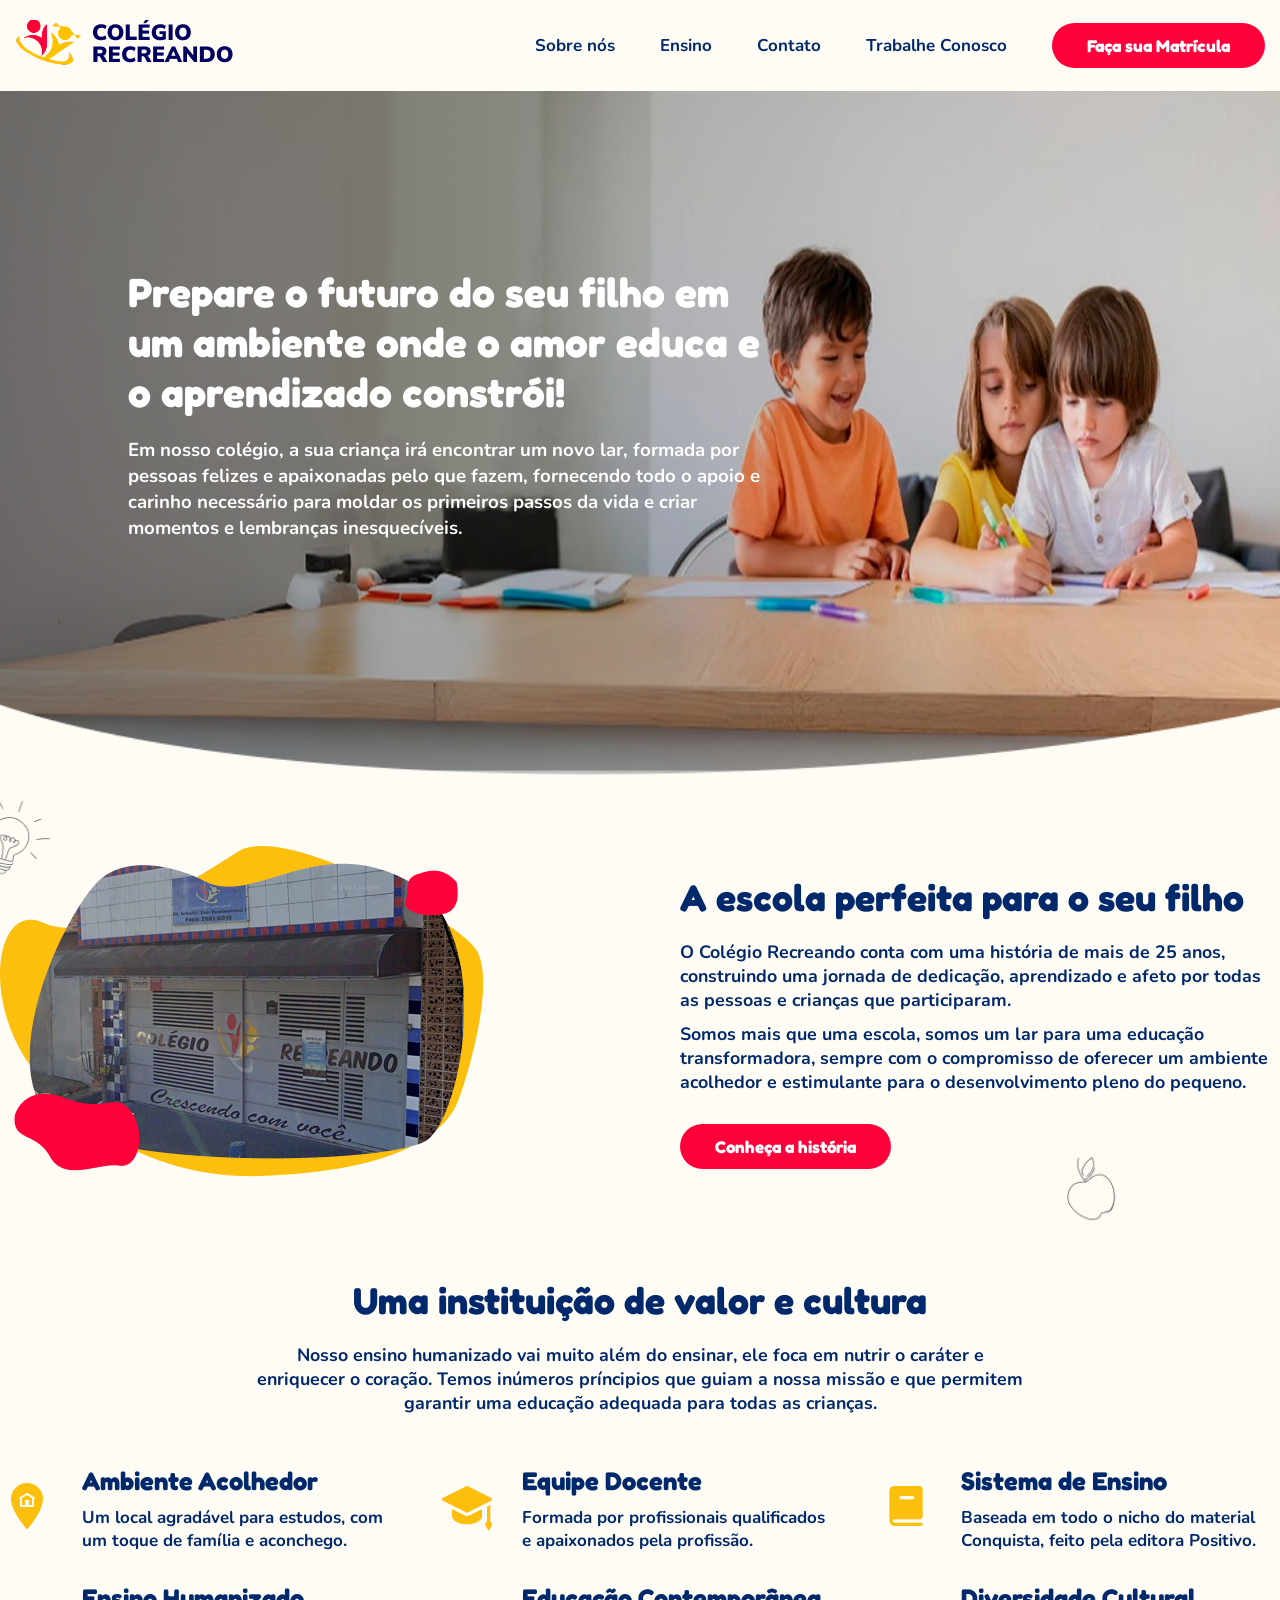
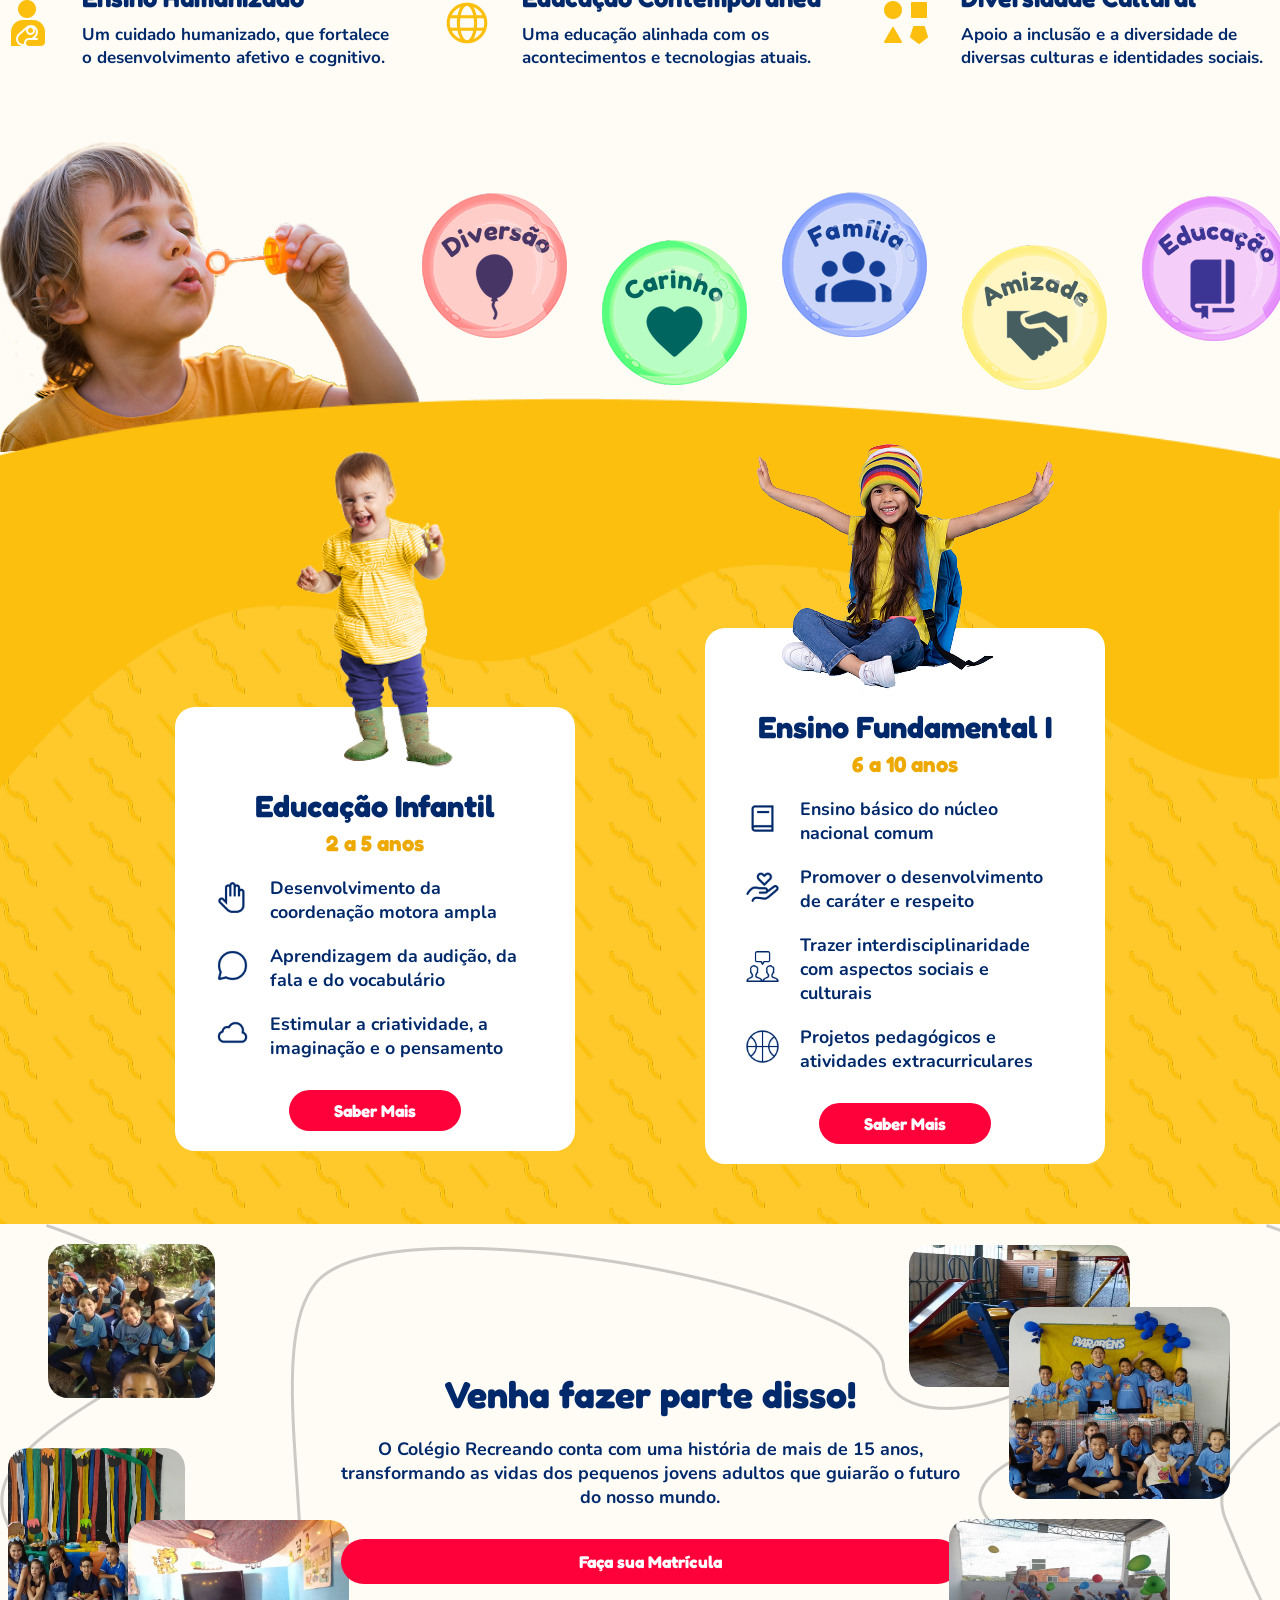
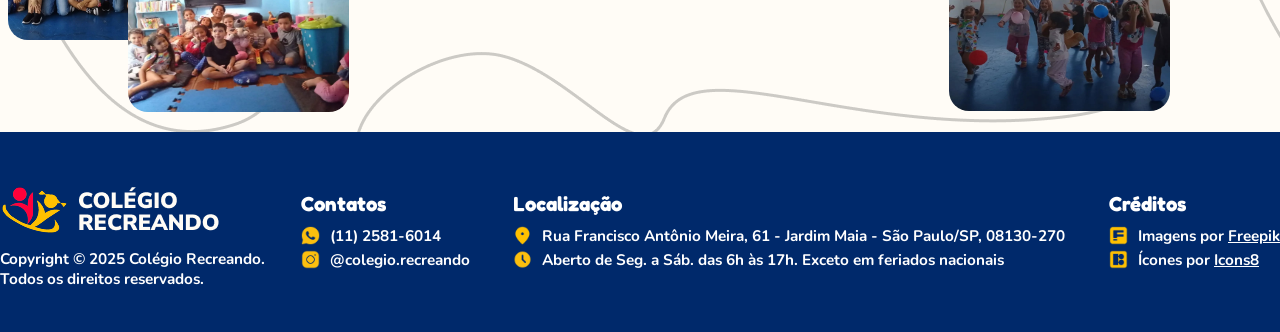
==== SiteParaTodos/index.html @ 9dd4ba05 "Adição de Imagens e Finalização da Index Desktop Codificação e correção de design e código da index " ====
<!DOCTYPE html>
<html lang="pt-br">

<head>
    <meta charset="UTF-8">
    <meta name="viewport" content="width=device-width, initial-scale=1.0">
    <link rel="stylesheet" href="styles/index.css">

    <!-- Necessário para os componentes funcionarem -->
    <link rel="stylesheet" href="styles/footer.css">
    <link rel="stylesheet" href="styles/navbar.css">
    <title>Colégio Recreando</title>
</head>

<body>
    <nav class="navigation">
        <div class="logo">
            <a href="index.html">
                <img src="images/icon_logo.png" alt="Logo">
            </a>
        </div>

        <ul class="nav-menu">
            <li><a href="sobre-nos.html">Sobre nós</a></li>
            <li class="dropdown">
                <a class="ensino-menu" href="#">Ensino</a>
                <ul class="dropdown-menu">
                    <li><a href="educacao.html">Infantil</a></li>
                    <li><a href="educacao.html">Fundamental</a></li>
                </ul>
            </li>
            <li><a href="contato.html">Contato</a></li>
            <li><a href="trabalhe-conosco.html">Trabalhe Conosco</a></li>
            <li class="li-matricula">
                <div class="matricula">
                    <a href="https://w.app/colegiorecreando" target="_blank">Faça sua Matrícula</a>
                </div>
            </li>
        </ul>

        <button class="hamburger-icon">
            <span class="bar"></span>
            <span class="bar"></span>
            <span class="bar"></span>
        </button>
    </nav>

    <main>
        <div class="banner">
            <img src="images/bg_banner.png">
            <div class="text-banner">
                <p>
                    Prepare o futuro do seu filho em um ambiente onde o amor educa e o aprendizado constrói!
                </p>
                <p>
                    Em nosso colégio, a sua criança irá encontrar um novo lar, formada por pessoas felizes e
                    apaixonadas pelo que fazem, fornecendo todo o apoio e carinho necessário para moldar os primeiros passos
                    da vida e criar momentos e lembranças inesquecíveis.
                </p>
            </div>
        </div>

        <div class="escola">
            <img class="icone-flutuante" src="images/bg_icons/idea_icon.png">
            <img class="icone-flutuante" src="images/bg_icons/potion_icon.png">
            <img class="icone-flutuante" src="images/bg_icons/soccer_icon.png">
            <img class="icone-flutuante" src="images/bg_icons/apple_icon.png">
            <div class="img">
                <img src="images/img_school.png" alt="Escola">
            </div>
            <div class="text-escola">
                <div class="title">
                    <p>A escola perfeita para o seu filho</p>
                </div>
                <div class="desc">
                    <p>
                        O Colégio Recreando conta com uma história de mais de 25 anos, construindo uma jornada de
                        dedicação, aprendizado e afeto por todas as pessoas e crianças que participaram.
                    </p>
                    <p>
                        Somos mais que uma escola, somos um lar para uma educação transformadora, sempre com o
                        compromisso de oferecer um ambiente acolhedor e estimulante para o desenvolvimento pleno
                        do pequeno.
                    </p>
                </div>
                <div class="btn">
                    <div class="btn-historia">
                        <a href="sobre-nos.html">Conheça a história</a>
                    </div>
                </div>
            </div>
        </div>

        <section>
            <div class="text-aleatorio">
                <p class="title">Uma instituição de valor e cultura</p>
                <p class="desc">
                    Nosso ensino humanizado vai muito além do ensinar, ele foca em nutrir o caráter e enriquecer o coração. 
                    Temos inúmeros príncipios que guiam a nossa missão e que permitem garantir uma educação adequada para todas
                    as crianças.
                </p>
            </div>
    
            <div class="sistema-ensino">
                <div class="item">
                    <div class="icon">
                        <img src="images/fill_icons/local_icon.png" alt="Icon">
                    </div>
                    <div class="text-item">
                        <div class="title">
                            <p>Ambiente Acolhedor</p>
                        </div>
                        <div class="desc">
                            <p>
                                Um local agradável para estudos, com um toque de família e aconchego.
                            </p>
                        </div>
                    </div>
                </div>

                <div class="item">
                    <div class="icon">
                        <img src="images/fill_icons/education_icon.png" alt="Icon">
                    </div>
                    <div class="text-item">
                        <div class="title">
                            <p>Equipe Docente</p>
                        </div>
                        <div class="desc">
                            <p>
                                Formada por profissionais qualificados e apaixonados pela profissão.
                            </p>
                        </div>
                    </div>
                </div>

                <div class="item">
                    <div class="icon">
                        <img src="images/fill_icons/book_icon.png" alt="Icon">
                    </div>
                    <div class="text-item">
                        <div class="title">
                            <p>Sistema de Ensino</p>
                        </div>
                        <div class="desc">
                            <p>
                                Baseada em todo o nicho do material Conquista, feito pela editora Positivo.
                            </p>
                        </div>
                    </div>
                </div>

                <div class="item">
                    <div class="icon">
                        <img src="images/fill_icons/family_icon.png" alt="Icon">
                    </div>
                    <div class="text-item">
                        <div class="title">
                            <p>Ensino Humanizado</p>
                        </div>
                        <div class="desc">
                            <p>
                                Um cuidado humanizado, que fortalece o desenvolvimento afetivo e cognitivo.
                            </p>
                        </div>
                    </div>
                </div>

                <div class="item">
                    <div class="icon">
                        <img src="images/fill_icons/world_icon.png" alt="Icon">
                    </div>
                    <div class="text-item">
                        <div class="title">
                            <p>Educação Contemporânea</p>
                        </div>
                        <div class="desc">
                            <p>
                                Uma educação alinhada com os acontecimentos e tecnologias atuais.
                            </p>
                        </div>
                    </div>
                </div>
    
                <div class="item">
                    <div class="icon">
                        <img src="images/fill_icons/diversity_icon.png" alt="Icon">
                    </div>
                    <div class="text-item">
                        <div class="title">
                            <p>Diversidade Cultural</p>
                        </div>
                        <div class="desc">
                            <p>
                                Apoio a inclusão e a diversidade de diversas culturas e identidades sociais.
                            </p>
                        </div>
                    </div>
                </div>
            </div>
        </section>

        <div class="valores">
            <div style="z-index: -1;">
                <img src="images/img_bubble_child2.png" alt="Icon">
            </div>
            <div class="bubbles">
                <div class="bubble">
                    <img src="images/bubbles/fun_icon.png" alt="Bubble">
                </div>
                <div class="bubble" style="margin-top: 50px;">
                    <img src="images/bubbles/kindness_icon.png" alt="Bubble">
                </div>
                <div class="bubble">
                    <img src="images/bubbles/family_icon.png" alt="Bubble">
                </div>
                <div class="bubble" style="margin-top: 50px;">
                    <img src="images/bubbles/friendship_icon.png" alt="Bubble">
                </div>
                <div class="bubble">
                    <img src="images/bubbles/education_icon.png" alt="Bubble">
                </div>
            </div>
        </div>

        <div class="educacao">
            <div>
                <div class="card">
                    <div class="icon-infantil-fundamental icon-infantil">
                        <img src="images/polished_kindergarten_child 1.png" alt="Icon">
                    </div>
                    <div class="infos-infantil">
                        <div class="title-info">
                            <p>
                                Educação Infantil
                            </p>
                        </div>
                        <div class="idade">
                            <p>
                                2 a 5 anos
                            </p>
                        </div>
                        <div class="lista">
                            <ul>
                                <li>
                                    <div class="icon">
                                        <img src="images/icons/hand_icon.png" alt="Icon">
                                    </div>
                                    <div class="list-item-texto">
                                        <p>
                                            Desenvolvimento da coordenação motora ampla
                                        </p>
                                    </div>
                                </li>
                                <li>
                                    <div class="icon">
                                        <img src="images/icons/talk_icon.png" alt="Icon">
                                    </div>
                                    <div class="list-item-texto">
                                        <p>
                                            Aprendizagem da audição, da fala e do vocabulário
                                        </p>
                                    </div>
                                </li>
                                <li>
                                    <div class="icon">
                                        <img src="images/icons/cloud_icon.png" alt="Icon">
                                    </div>
                                    <div class="list-item-texto">
                                        <p>
                                            Estimular a criatividade, a imaginação e o pensamento
                                        </p>
                                    </div>
                                </li>
                                <li>
                                    <div class="btn-historia">
                                        <a href="educacao.html">Saber Mais</a>
                                    </div>
                                </li>
                            </ul>
    
                        </div>
                    </div>
                </div>
                <div class="card">
                    <div class="icon-infantil-fundamental">
                        <img src="images/junior_school_child 1.png" alt="icon">
                    </div>
                    <div class="infos-fundamental">
                        <div class="title-info">
                            <p>
                                Ensino Fundamental I
                            </p>
                        </div>
                        <div class="idade">
                            <p>
                                6 a 10 anos
                            </p>
                        </div>
                        <div class="lista">
                            <ul>
                                <li>
                                    <div class="icon">
                                        <img src="images/icons/book_icon.png" alt="Icon">
                                    </div>
                                    <div class="list-item-texto">
                                        <p>
                                            Ensino básico do núcleo nacional comum
                                        </p>
                                    </div>
                                </li>
                                <li>
                                    <div class="icon">
                                        <img src="images/icons/love_icon.png" alt="Icon">
                                    </div>
                                    <div class="list-item-texto">
                                        <p>
                                            Promover o desenvolvimento de caráter e respeito
                                        </p>
                                    </div>
                                </li>
                                <li>
                                    <div class="icon">
                                        <img src="images/icons/social_icon.png" alt="Icon">
                                    </div>
                                    <div class="list-item-texto">
                                        <p>
                                            Trazer interdisciplinaridade com aspectos sociais e culturais
                                        </p>
                                    </div>
                                </li>
                                <li>
                                    <div class="icon">
                                        <img src="images/icons/sports_icon.png" alt="Icon">
                                    </div>
                                    <div class="list-item-texto">
                                        <p>
                                            Projetos pedagógicos e atividades extracurriculares
                                        </p>
                                    </div>
                                </li>
                                <li>
                                    <div class="btn-historia">
                                        <a href="educacao.html">Saber Mais</a>
                                    </div>
                                </li>
                            </ul>
                        </div>
                    </div>
                </div>
            </div>
        </div>

        <div class="fotos-escola-matricula">
            <div class="fotos">
                <div class="foto" style="
                margin-left: -130px;
                height: 154px;
                width: 167px;
                ">
                    <img src="images/img_school_picture_2.jpeg" alt="Imagem">
                </div>
                <div class="foto" style="
                height: 192px;
                width: 177px;
                margin-left: -170px;
                margin-top: 50px;
            ">
                    <img src="images/img_school_picture_4.jpeg" alt="Imagem">
                </div>
                <div class="foto" style="
                margin-top: -120px;
                margin-left: -50px;
            ">
                    <img src="images/img_school_picture_5.jpeg" alt="Imagem">
                </div>
            </div>
            <div style="margin-left: -5%;">
                <div class="title" style="text-align: center;">
                    <p>
                        Venha fazer parte disso!
                    </p>
                </div>
                <div class="desc">
                    <p style="text-align: center;">
                        O Colégio Recreando conta com uma história de mais de 15 anos, <br> transformando as vidas dos
                        pequenos jovens adultos que guiarão o futuro <br> do nosso mundo.
                    </p>
                </div>
                <div class="btn-historia" style="margin-left: auto;margin-right: auto;">
                    <a href="https://w.app/colegiorecreando" target="_blank">Faça sua Matrícula</a>
                </div>
            </div>
            <div class="fotos">
                <div class="foto" style="
                height: 142px;
                margin-left: -100px;
                ">
                    <img src="images/img_school_picture_9.jpeg" alt="Imagem">
                </div>
                <div class="foto" style="
                margin-top: -80px;
            ">
                    <img src="images/img_school_picture_3.jpeg" alt="Imagem">
                </div>
                <div class="foto" style="
                margin-top: 20px;
                margin-left: -60px;
            ">
                    <img src="images/img_school_picture_6.jpeg" alt="Imagem">
                </div>
            </div>
        </div>
    </main>

    <footer>
        <div class="align-footer">
            <div>
                <div><img src="images/Group 37.png" alt="Logo"></div>
                <div>
                    <p class="desc-footer">
                        Copyright © 2025 Colégio Recreando. Todos os direitos reservados.
                    </p>
                </div>
            </div>
            <div class="contato-localizacao">
                <p class="title">Contatos</p>
                <ul>
                    <li>
                        <div><img src="images/fill_icons/whatsapp_icon.png" alt="Icon"></div>
                        <div class="desc-footer">
                            <p>(11) 2581-6014</p>
                        </div>
                    </li>
                    <li>
                        <div><img src="images/fill_icons/instagram_icon.png" alt="Icon"></div>
                        <div class="desc-footer">
                            <p>@colegio.recreando</p>
                        </div>
                    </li>
                </ul>
            </div>
            <div class="contato-localizacao">
                <p class="title">Localização</p>
                <ul>
                    <li>
                        <div><img src="images/fill_icons/address_icon.png" alt="Icon"></div>
                        <div class="desc-footer">
                            <p>Rua Francisco Antônio Meira, 61 - Jardim Maia - São Paulo/SP, 08130-270</p>
                        </div>
                    </li>
                    <li>
                        <div><img src="images/fill_icons/clock_icon.png" alt="Icon"></div>
                        <div class="desc-footer">
                            <p>Aberto de Seg. a Sáb. das 6h às 17h. Exceto em feriados nacionais</p>
                        </div>
                    </li>
                </ul>
            </div>
            <div class="contato-localizacao">
                <p class="title">Créditos</p>
                <ul>
                    <li>
                        <div><img src="images/fill_icons/freepik_icon.png" alt="Icon"></div>
                        <div class="desc-footer">
                            <p>Imagens por <a href="https://www.freepik.com/" target="_blank">Freepik</a></p>
                        </div>
                    </li>
                    <li>
                        <div><img src="images/fill_icons/icons8_icon.png" alt="Icon"></div>
                        <div class="desc-footer">
                            <p>Ícones por <a href="https://icons8.com.br/" target="_blank">Icons8</a></p>
                        </div>
                    </li>
                </ul>
            </div>
        </div>
    </footer>

    <!-- Necessário para os componentes funcionarem -->
    <script src="js/hamburguer-menu.js"></script>
</body>


</html>
---- SiteParaTodos/styles/index.css ----
/* ------------------- IMPORTAR TIPOGRAFIAS -------------------- */
@import url('https://fonts.googleapis.com/css2?family=Nunito:ital,wght@0,200..1000;1,200..1000&display=swap');
@import url('https://fonts.googleapis.com/css2?family=Nunito+Sans:ital,opsz,wght@0,6..12,200..1000;1,6..12,200..1000&family=Nunito:ital,wght@0,200..1000;1,200..1000&display=swap');
@import url('https://fonts.googleapis.com/css2?family=Fredoka:wght@300..700&family=Nunito+Sans:ital,opsz,wght@0,6..12,200..1000;1,6..12,200..1000&family=Nunito:ital,wght@0,200..1000;1,200..1000&display=swap');

/* -------------------------- BANNER --------------------------- */
.banner { position: relative; }
.banner img { width: 100vw; height: 700px; }

.text-banner {
    position: absolute;
    top: 25%; left: 10%;
    width: 650px;
    color: white;
}

.text-banner p:first-of-type {
    font-size: 2.4rem; font-family: 'Fredoka'; font-weight: 700;
}

.text-banner p:nth-of-type(2) {
    font-size: 1.1rem; font-family: 'Nunito'; font-weight: 700; 
    margin-top: 20px;
}

/* ------------------ INFORMAÇÕES DA ESCOLA -------------------- */
.escola {
    position: relative;
    width: var(--base-resolution-width);
    display: flex;
    justify-content: space-between; align-items: center;
    margin: 50px auto 0;
}

.escola .icone-flutuante { position: absolute; }
.escola .icone-flutuante:nth-of-type(1) { width: 90px; top: -50px; left: -35px; }
.escola .icone-flutuante:nth-of-type(2) { width: 110px; bottom: 50px; left: -200px; }
.escola .icone-flutuante:nth-of-type(3) { width: 70px; top: -15px; right: -130px; }
.escola .icone-flutuante:nth-of-type(4) { width: 90px; bottom: -30px; right: 145px; }

.text-escola { width: 600px; }

.title {
    color: var(--third-color);
    font-size: 2.2rem; font-family: 'Fredoka'; font-weight: bold;
}

.desc {
    color: var(--third-color);
    font-size: 1.05rem; font-family: 'Nunito'; font-weight: 700;
    margin-top: 20px;
}

.desc p:not(:first-of-type) {
    margin-top: 10px;
}

.btn { display: inline-block; }

.btn-historia {
    background-color: var(--secondary-color);
    display: flex; 
    justify-content: center; align-items: center;
    font-family: 'Fredoka'; font-weight: bold;
    padding: 12px 35px; margin-top: 30px;
    border-radius: 50px;
}

.btn-historia a {
    color: var(--neutral-text-color);
    text-decoration: none;
}

.btn-historia a:hover {
    opacity: 1;
    color: var(--neutral-text-color);
    transition: 0.5s;
}

/* ----------------- CARTÕES DE INFO RÁPIDOS ------------------- */
section:first-of-type {
    width: var(--base-resolution-width); 
    margin: auto;
}

.text-aleatorio {
    display: flex;
    align-items: center;
    justify-content: center;
    flex-direction: column;
    margin-top: 80px;
}

.text-aleatorio p:nth-of-type(2) {
    text-align: center;
    width: 60%;
}

.sistema-ensino {
    display: flex; flex-flow: row wrap;
    justify-content: space-evenly;
    gap: 30px 40px;
    margin-top: 50px;
}

.item { 
    display: flex; align-items: center;
    column-gap: 30px;
    width: 31%;
}
.sistema-ensino .icon img { width: 50px; height: 50px; }
.sistema-ensino .item .title { font-size: 1.5rem; }
.sistema-ensino .item .desc { font-size: 1rem; margin-top: 10px; }

/* ------------------- BOLHAS DE INFORMACAO -------------------- */
.valores {
    margin-top: 50px;
    display: flex;
    align-items: center;
    justify-content: center;
}

.bubbles {
    display: flex;
    gap: 35px;
}

/* -------------------- TABELA DE CURSOS ----------------------- */
.educacao {
    padding: 40px 0 60px; margin-top: -60px;

    background-image: url(../images/bg_yellow_wave.png);
    background-size: 100% 100%;
    background-repeat: no-repeat;
}

.educacao > div {
    width: var(--base-resolution-width);
    margin: auto;
    display: flex;
    justify-content: center; align-items: center;
    column-gap: 130px;
}

.icon-infantil img { width: 166px; }

.card { width: 400px; text-align: center; }
.card > div:nth-of-type(2) {
    background-color: white;
    padding: 80px 40px 20px; margin-top: -70px;
    border-radius: 20px;
}

.title-info { 
    color: var(--third-color);
    font-size: 1.8rem; font-family: 'Fredoka'; font-weight: bold;
}

.idade {
    color: var(--light-text-color);
    font-size: 1.3rem; font-family: 'Fredoka'; font-weight: bold;
    margin-top: 5px;
}

.lista > ul {
    display: flex; flex-wrap: wrap;
    justify-content: center; align-items: center;
    row-gap: 20px;
    margin-top: 20px;
}

.lista ul li { 
    display: flex; 
    justify-content: center; align-items: center;
    column-gap: 20px;
}
.lista .icon img { width: 35px; height: 35px; }

.list-item-texto {
    color: #00296B;
    font-family: 'Nunito'; font-weight: bold;
    text-align: left;
}
.list-item-texto p { font-size: 1.05rem; }
.lista .btn-historia { padding: 10px 45px; margin-top: 10px; }

/* ------------------------ MATRICULA -------------------------- */
.fotos-escola-matricula {
    background-image: url("../images/bg_black_line.png");
    display: flex;
    justify-content: space-evenly;
    align-items: center;
    padding-top: 20px;
    padding-left: 10%;
    padding-bottom: 20px;
}

.foto {
    width: 221px;
    height: 192px;
}

.foto img {
    width: 100%;
    height: 100%;
    border-radius: 20px;
}


.hamburger-icon {
    display: none;
    /* Escondido no desktop */
    background: none;
    border: none;
    cursor: pointer;
    padding: 10px;
    z-index: 1001;
}


.hamburger-icon .bar {
    display: block;
    width: 25px;
    height: 3px;
    margin: 5px auto;
    background-color: #00296B;
    /* Cor principal do seu site */
    transition: all 0.3s ease-in-out;
}


@media (max-width: 768px) {
    body {
        overflow-x: hidden;
    }

    .title {
        font-size: 28px;
        line-height: 1.2;
    }

    .desc {
        font-size: 16px;
    }

    /* --- BANNER --- */
    .banner {
        height: auto;
        padding: 40px 20px;
        background-size: cover;
        background-position: center;
    }

    .text-banner {
        width: 100%;
        margin-left: 0;
        text-align: center;
    }

    .text-banner p[style*="font-size: 38px"] {
        font-size: 26px !important;
        line-height: 1.3;
    }

    /* --- SEÇÃO ESCOLA --- */
    .escola {
        flex-direction: column;
        margin-top: 50px;
        padding: 0 20px;
    }

    .escola .img img {
        max-width: 100%;
        height: auto;
    }

    .text-escola {
        width: 100%;
        margin-left: 0;
        margin-top: 20px;
        text-align: center;
    }

    .matricula {
        margin-left: auto;
        margin-right: auto;
    }

    /* --- TEXTO ALEATÓRIO --- */
    .text-aleatorio {
        padding: 0 20px;
    }

    /* --- SISTEMA DE ENSINO --- */
    .sistema-ensino {
        flex-direction: column;
        width: 90%;
        gap: 30px;
        margin-top: 50px;
    }

    .item {
        flex-direction: column;
        align-items: center;
        text-align: center;
    }

    .text-item {
        margin-left: 0;
        margin-top: 10px;
    }

    /* --- VALORES (BUBBLES) --- */
    .bubbles {
        flex-wrap: wrap;
        justify-content: center;
        padding: 0 20px;
    }

    .valores div[style*="z-index: -1"] {
        display: none;
    }

    /* --- SEÇÃO EDUCAÇÃO (Infantil e Fundamental) --- */
    .educacao {
        flex-direction: column;
        padding: 75px 20px 30px;
        gap: 50px;
        background-size: cover;
    }

    .infos-infantil,
    .infos-fundamental {
        width: 95%;
        max-width: 317px;
        margin-left: auto;
        margin-right: auto;
    }

    .fundamental .infos-fundamental {
        margin-top: -70px;
    }

    /* --- FOTOS MATRÍCULA --- */
    .fotos-escola-matricula {
        flex-direction: column;
        padding: 20px 10px;
        gap: 30px;
    }

    .fotos-escola-matricula div[style*="margin-left: -5%"] {
        margin-left: 0 !important;
    }

    .fotos {
        display: flex;
        flex-wrap: wrap;
        justify-content: center;
        width: 100%;
    }

    .foto {
        width: 45% !important;
        height: 150px !important;
        margin: 5px !important;
    }

    .foto img {
        object-fit: cover;
    }

    /* --- FOOTER (Rodapé) --- */
    footer .align-footer {
        flex-direction: column;
        align-items: center;
        text-align: center;
        gap: 30px;

        padding: 30px 20px;
    }

    .contato-localizacao ul li {
        justify-content: center;
    }

    .navigation ul li:last-child {
        margin-left: 0px;
    }
}
---- SiteParaTodos/styles/footer.css ----
/* ------------------- IMPORTAR TIPOGRAFIAS -------------------- */
@import url('https://fonts.googleapis.com/css2?family=Nunito:ital,wght@0,200..1000;1,200..1000&display=swap');
@import url('https://fonts.googleapis.com/css2?family=Fredoka:wght@300..700&family=Nunito+Sans:ital,opsz,wght@0,6..12,200..1000;1,6..12,200..1000&family=Nunito:ital,wght@0,200..1000;1,200..1000&display=swap');

/* ------------------------- CSS GERAL ------------------------- */
* {
    padding: 0;
    margin: 0;
    box-sizing: border-box;
}

/* -------------------------- FOOTER --------------------------- */
footer {
    background-color: var(--third-color);
    display: flex;
    justify-content: center; align-items: center;
    height: 200px;

    color: var(--neutral-text-color);
    font-size: 0.9rem; font-family: 'Nunito'; font-weight: bold;
}

footer .title {
    color: var(--neutral-text-color);
    font-size: 1.2rem; font-family: 'Fredoka'; font-weight: bold;
}

.align-footer {
    display: flex; 
    justify-content: space-between; align-items: center;
    width: var(--base-resolution-width);
}

.align-footer > div:nth-of-type(1) { width: 22%; }
.align-footer > div:nth-of-type(2) { width: 15%; }
.align-footer > div:nth-of-type(3) { width: 45%; }

.contato-localizacao ul { margin-top: 10px; }
.contato-localizacao ul li { display: flex; }

.contato-localizacao ul li img {
    width: 19px; height: 19px;
    margin-right: 10px;
}

footer a { color: var(--neutral-text-color); text-decoration: underline; }
footer a:visited, footer a:focus { color: var(--neutral-text-color); }

/* =============================================================
   --- Media Query para Rodapé (Telas Pequenas) ---
============================================================= */

@media (max-width: 768px) {

    /* --- RODAPÉ (Mobile) --- */
    footer {
        height: auto;
        /* Altura automática */
    }

    footer .align-footer {
        flex-direction: column;
        align-items: center;
        text-align: center;
        gap: 30px;
        padding: 30px 20px;
        width: 100%;
        /* Ocupa toda a largura */
    }

    .contato-localizacao ul li {
        justify-content: center;
    }
}
---- SiteParaTodos/styles/navbar.css ----
/* ------------------- IMPORTAR TIPOGRAFIAS -------------------- */
@import url('https://fonts.googleapis.com/css2?family=Nunito:ital,wght@0,200..1000;1,200..1000&display=swap');
@import url('https://fonts.googleapis.com/css2?family=Fredoka:wght@300..700&family=Nunito+Sans:ital,opsz,wght@0,6..12,200..1000;1,6..12,200..1000&family=Nunito:ital,wght@0,200..1000;1,200..1000&display=swap');

/* ------------------------- CSS GERAL ------------------------- */
* {
    padding: 0;
    margin: 0;
    box-sizing: border-box;
}

:root {
    --background-color: #FFFCF6;
    --primary-color: #FCBF0E;
    --secondary-color: #FF013A;
    --third-color: #00296B;

    --neutral-text-color: #ffffff;
    --light-text-color: #EDA900;

    --base-resolution-width: 1280px;
}

html { font-size: 17px; }
body { background-color: var(--background-color); }

/* ------------------------ HEADER E NAV ----------------------- */
nav {
    background-color: var(--background-color);
    display: flex; justify-content: space-between;
    width: var(--base-resolution-width);
    margin: auto; padding: 20px 15px;
    font-family: 'Nunito'; font-weight: bold;
}

nav ul {
    display: flex; 
    justify-content: space-between; align-items: center;
    column-gap: 45px;
    list-style: none;
}

nav .matricula {
    background-color: var(--secondary-color);
    display: flex;
    justify-content: center; align-items: center;
    padding: 12px 35px;
    border-radius: 50px;
}

nav .matricula a {
    color: white;
    font-family: 'Fredoka'; font-weight: bold;
}

/* --------------------------------------- */
.logo a {
    cursor: pointer;
}

.navigation a {
    text-decoration: none;
    color: #00296B;
}

.navigation a:hover {
    opacity: 0.7;
    transition: 0.3s;
}

.matricula a:hover {
    opacity: 1;
    color: white;
    transition: 0.5s;
}

/* --- Estilos do Dropdown (Desktop) --- */
.navigation ul li.dropdown {
    position: relative;
}

.navigation ul li .dropdown-menu {
    display: none;
    /* <-- Escondido no desktop */
    flex-direction: column;
    position: absolute;
    top: 100%;
    left: 0;
    background-color: white;
    padding: 10px 0;
    list-style: none;
    border-radius: 8px;
    box-shadow: 0px 4px 12px rgba(0, 0, 0, 0.15);
    z-index: 1000;
    min-width: 220px;
}

.navigation ul li .dropdown-menu li {
    padding: 8px 20px;
    width: 100%;
    margin-left: 0;
    display: block;
}

/* Este padding grande do desktop atrapalha no mobile */
.ensino-menu {
    /* padding: 20px; */
}

.navigation ul li .dropdown-menu li a {
    display: block;
    color: #00296B;
    text-decoration: none;
    font-size: 1rem;
    font-weight: 500;
    transition: background 0.3s, opacity 0.3s;
}

.navigation ul li .dropdown-menu li a:hover {
    background-color: #f5f5f5;
    opacity: 0.9;
}

.navigation ul li.dropdown:hover .dropdown-menu {
    display: block;
}

.navigation ul li.dropdown:hover>a {
    background-color: #f0f0f0;
    box-shadow: inset 0px 3px 6px rgba(0, 0, 0, 0.2);
    border-radius: 6px;
    transition: 0.2s ease;
}

/* --- Estilos do Ícone Hamburger (Escondido no Desktop) --- */
.hamburger-icon {
    display: none;
    background: none;
    border: none;
    cursor: pointer;
    padding: 10px;
    z-index: 1001;
}

.hamburger-icon .bar {
    display: block;
    width: 25px;
    height: 3px;
    margin: 5px auto;
    background-color: #00296B;
    transition: all 0.3s ease-in-out;
}

/* =============================================================
   --- Media Query para Menu (Telas Pequenas) ---
============================================================= */

@media (max-width: 768px) {

    .navigation {
        /* Garante que o logo e o ícone fiquem nas pontas */
        justify-content: space-between;
        padding: 15px 10px;
        /* Adiciona um respiro lateral */
        position: relative;
        /* Necessário para o z-index do menu */
    }

    /* Mostra o ícone no mobile */
    .hamburger-icon {
        display: block;
    }

    /* Esconde o menu e o transforma em "gaveta" */
    .navigation .nav-menu {
        position: fixed;
        top: 0;
        left: -100%;
        width: 80%;
        max-width: 300px;
        height: 100vh;
        background-color: white;
        flex-direction: column;
        align-items: center;
        justify-content: center;
        gap: 20px;
        padding-top: 60px;
        box-shadow: 2px 0 5px rgba(0, 0, 0, 0.2);
        transition: left 0.3s ease-in-out;
        z-index: 1000;
        padding-left: 0;
        /* Reseta o padding da <ul> */
    }

    /* Estilo do menu quando ATIVO (visível) */
    .navigation .nav-menu.is-active {
        left: 0;
    }

    /* Ajusta os itens de link dentro do menu gaveta */
    .navigation .nav-menu li {
        width: 100%;
        text-align: center;
        padding-left: 0;
        /* Reseta o padding dos <li> */
        padding-top: 0;
        /* Reseta o padding-top */
    }

    /* --- AJUSTE #1 --- */
    /* Adicione esta regra para resetar o padding do link "Ensino" */
    .navigation .nav-menu .ensino-menu {
        padding: 10px;
        /* Remove o padding: 20px e deixa mais suave */
    }

    /* --- AJUSTE #2 --- */
    /* Modifique esta regra para mostrar o submenu */
    .navigation .nav-menu .dropdown-menu {
        display: block;
        /* <-- ADICIONADO: Isso faz os itens aparecerem */
        position: static;
        box-shadow: none;
        background-color: #f4f4f4;
        width: 100%;
        padding: 10px 0;
        /* Adiciona um padding vertical */
    }

    /* Botão Matrícula no mobile */
    .matricula {
        margin-left: auto;
        /* Centraliza */
        margin-right: auto;
        margin-top: 0;
        /* Reseta a margem */
    }

    /* Botão Matrícula (li) no mobile */
    .navigation ul .li-matricula {
        margin-left: 0px;
        /* Reseta a margem */
    }

    /* Animação do "X" quando o menu está ativo */
    .hamburger-icon.is-active .bar:nth-child(2) {
        opacity: 0;
    }

    .hamburger-icon.is-active .bar:nth-child(1) {
        transform: translateY(8px) rotate(45deg);
    }

    .hamburger-icon.is-active .bar:nth-child(3) {
        transform: translateY(-8px) rotate(-45deg);
    }
}
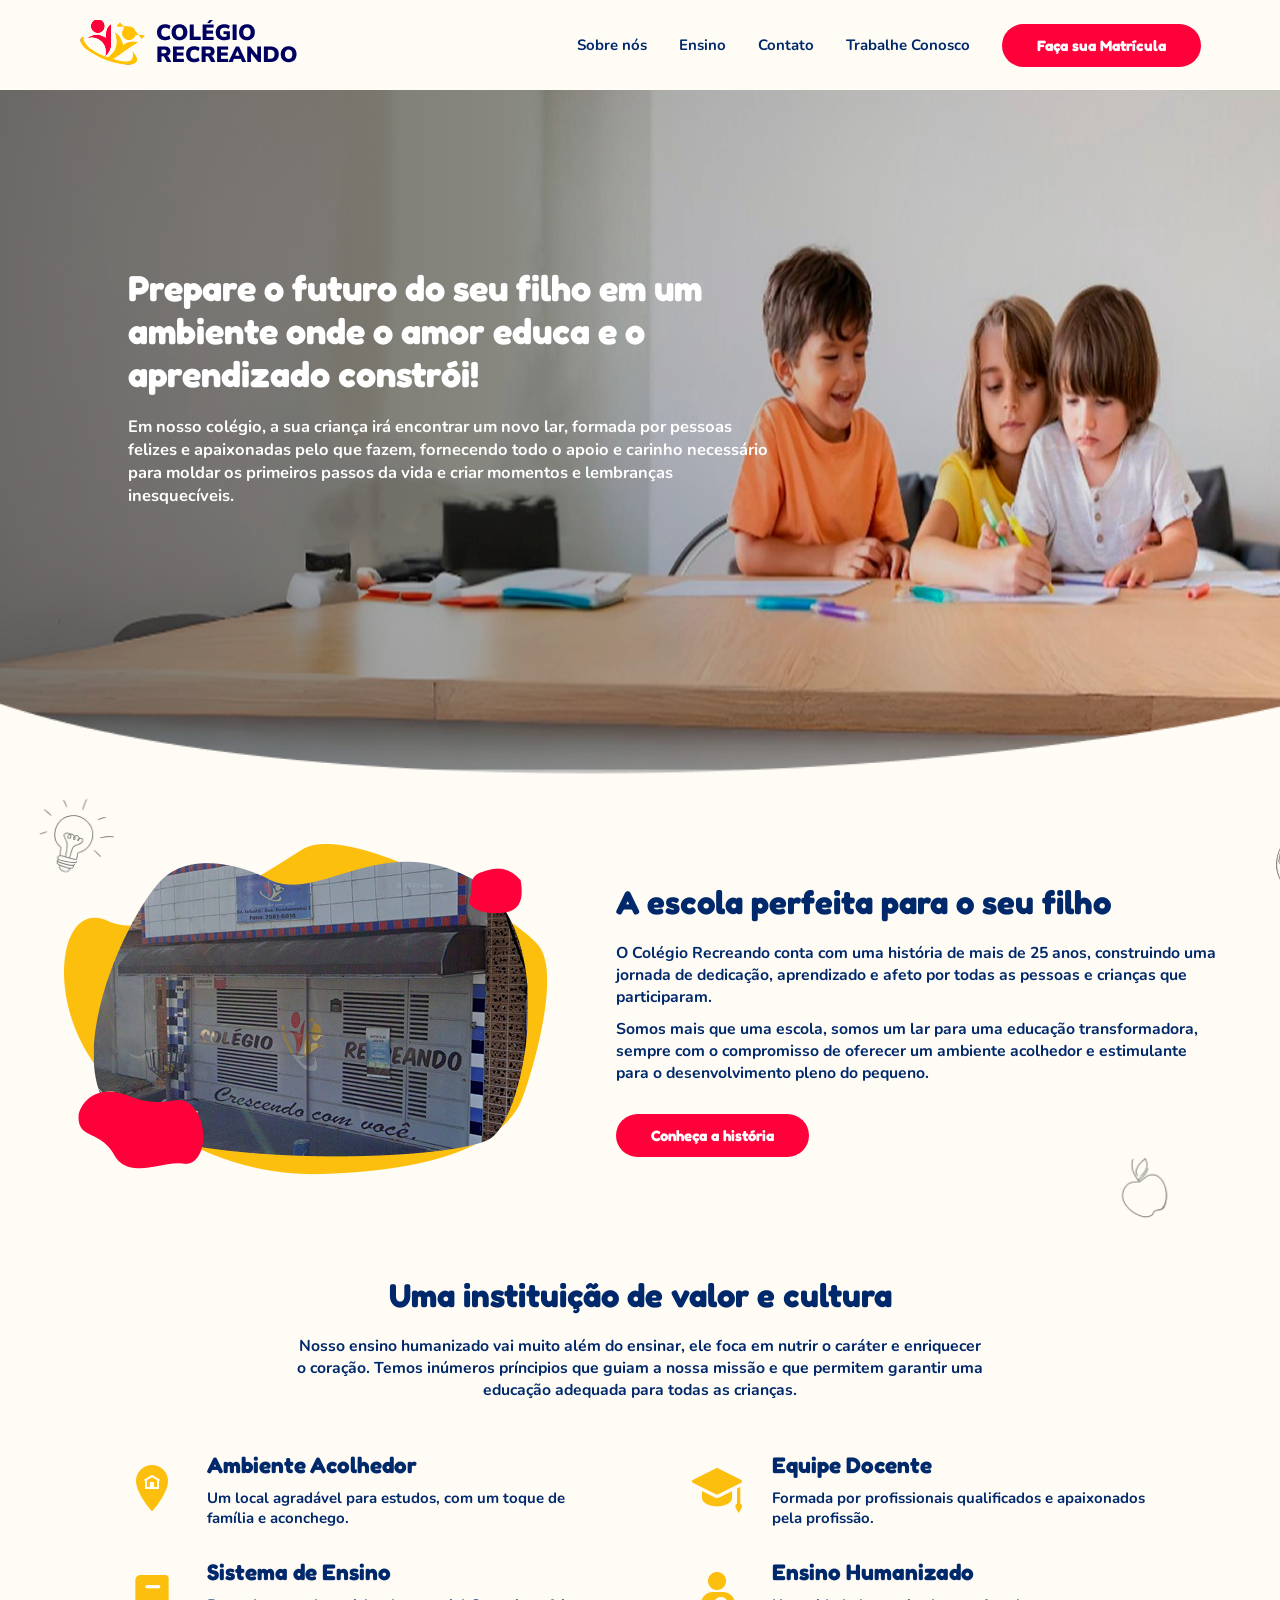
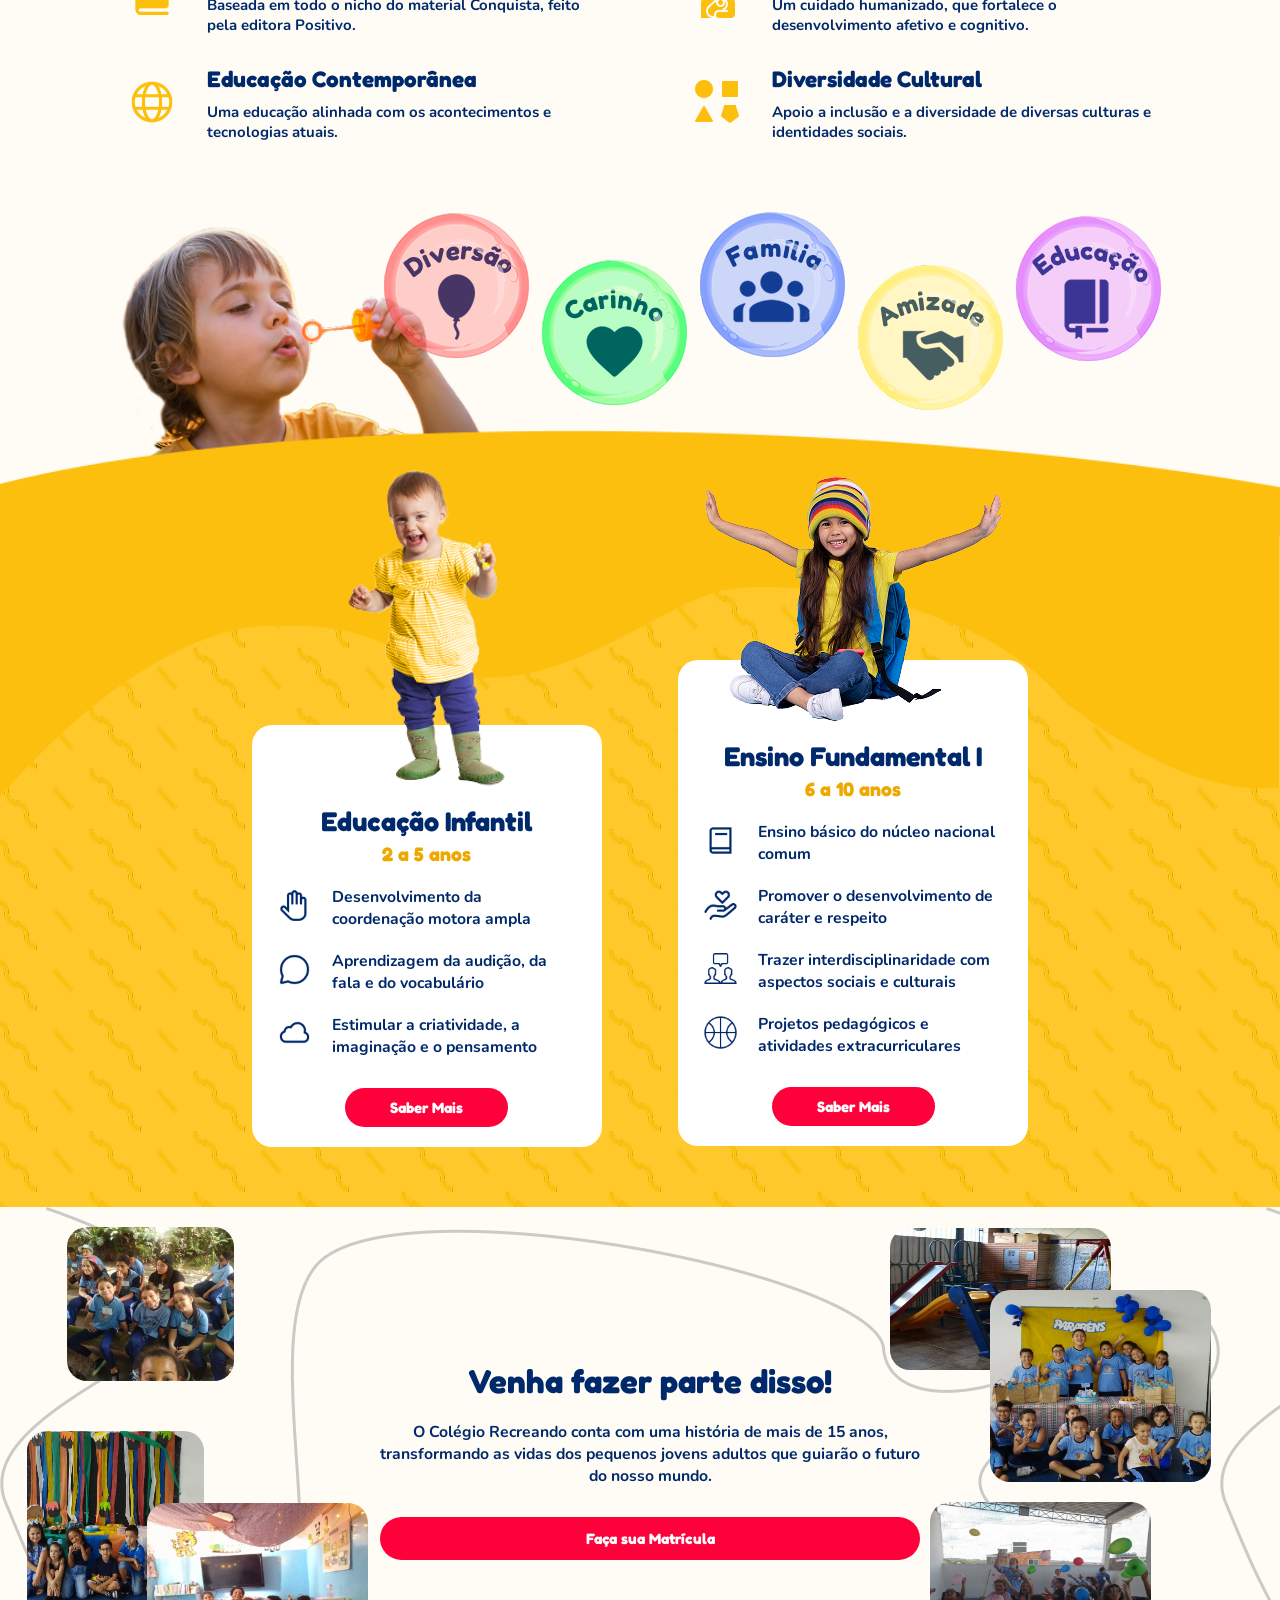
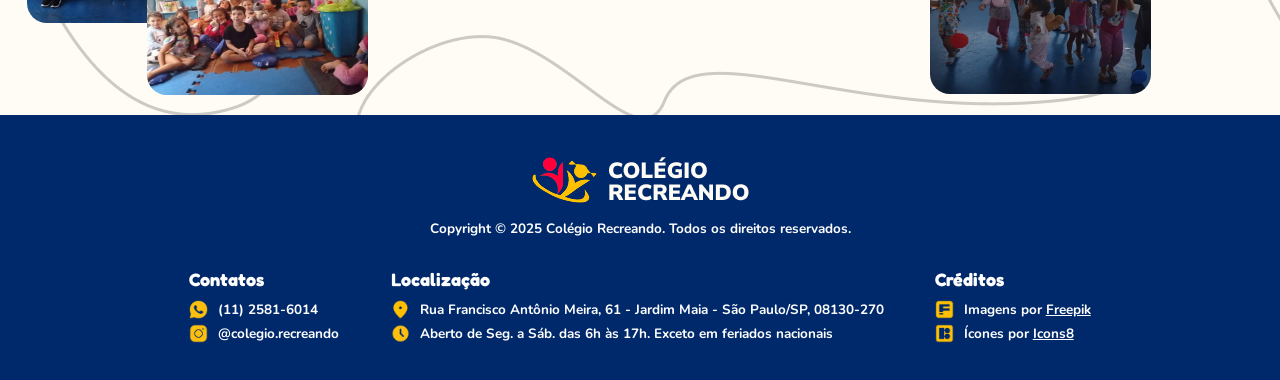
==== commit 0df59bde: "Correção de Design do Sobre Nós Correção de código e design da página sobre nós, e divisão das págin" ====
--- a/SiteParaTodos/index.html
+++ b/SiteParaTodos/index.html
@@ -1,15 +1,15 @@
 <!DOCTYPE html>
 <html lang="pt-br">
-
 <head>
     <meta charset="UTF-8">
     <meta name="viewport" content="width=device-width, initial-scale=1.0">
+    
     <link rel="stylesheet" href="styles/index.css">
-
-    <!-- Necessário para os componentes funcionarem -->
     <link rel="stylesheet" href="styles/footer.css">
     <link rel="stylesheet" href="styles/navbar.css">
+    
     <title>Colégio Recreando</title>
+    <link rel="icon" type="image/x-icon" href="images/favicon.ico">
 </head>
 
 <body>
@@ -25,8 +25,8 @@
             <li class="dropdown">
                 <a class="ensino-menu" href="#">Ensino</a>
                 <ul class="dropdown-menu">
-                    <li><a href="educacao.html">Infantil</a></li>
-                    <li><a href="educacao.html">Fundamental</a></li>
+                    <li><a href="educacao-infantil.html">Infantil</a></li>
+                    <li><a href="educacao-fundamental.html">Fundamental</a></li>
                 </ul>
             </li>
             <li><a href="contato.html">Contato</a></li>
--- a/SiteParaTodos/styles/index.css
+++ b/SiteParaTodos/styles/index.css
@@ -1,3 +1,6 @@
+/* =============================================================================================
+                              --- Código CSS para Desktop Grandes ---
+============================================================================================= */
 /* ------------------- IMPORTAR TIPOGRAFIAS -------------------- */
 @import url('https://fonts.googleapis.com/css2?family=Nunito:ital,wght@0,200..1000;1,200..1000&display=swap');
 @import url('https://fonts.googleapis.com/css2?family=Nunito+Sans:ital,opsz,wght@0,6..12,200..1000;1,6..12,200..1000&family=Nunito:ital,wght@0,200..1000;1,200..1000&display=swap');
@@ -29,6 +32,7 @@
     width: var(--base-resolution-width);
     display: flex;
     justify-content: space-between; align-items: center;
+    column-gap: 11vw;
     margin: 50px auto 0;
 }
 
@@ -228,7 +232,55 @@
     transition: all 0.3s ease-in-out;
 }
 
-
+/* =============================================================================================
+                             --- Media Query para Desktop Menores ---
+============================================================================================= */
+@media (max-width: 1366px) and (min-width: 981px) {
+    /* -------------------------- BANNER --------------------------- */
+    /* ------------------ INFORMAÇÕES DA ESCOLA -------------------- */
+    .escola { column-gap: 5vw; }
+    .escola .icone-flutuante:nth-of-type(4) { width: 85px; right: 30px; }
+
+    /* ----------------- CARTÕES DE INFO RÁPIDOS ------------------- */
+    .item { width: 40%; }
+
+    /* ------------------- BOLHAS DE INFORMACAO -------------------- */
+    .valores { margin-top: 65px; }
+    .valores > div:nth-of-type(1) img { width: 370px; }
+
+    .bubbles { 
+        gap: 1vw;
+        margin-left: calc(-425px + 25vw);
+        margin-top: -90px;
+    }
+    .bubbles img { width: 145px; }
+
+    /* -------------------- TABELA DE CURSOS ----------------------- */
+    .educacao { margin-top: -70px; }
+    .educacao > div { column-gap: 6vw; }
+
+    .card { width: 350px; }
+    .card > div:nth-of-type(2) { padding: 80px 25px 20px; }
+
+    /* ------------------------ MATRICULA -------------------------- */
+
+
+
+}
+
+/* =============================================================================================
+                                 --- Media Query para Tablets ---
+============================================================================================= */
+@media (max-width: 980px) and (min-width: 769px) {
+    :root { --base-resolution-width: 90vw; }
+    html { font-size: 15px; }
+
+    .escola { column-gap: 5vw; }
+}
+
+/* =============================================================================================
+                                --- Media Query para Celulares ---
+============================================================================================= */
 @media (max-width: 768px) {
     body {
         overflow-x: hidden;
--- a/SiteParaTodos/styles/footer.css
+++ b/SiteParaTodos/styles/footer.css
@@ -1,3 +1,6 @@
+/* =============================================================================================
+                              --- Código CSS para Desktop Grandes ---
+============================================================================================= */
 /* ------------------- IMPORTAR TIPOGRAFIAS -------------------- */
 @import url('https://fonts.googleapis.com/css2?family=Nunito:ital,wght@0,200..1000;1,200..1000&display=swap');
 @import url('https://fonts.googleapis.com/css2?family=Fredoka:wght@300..700&family=Nunito+Sans:ital,opsz,wght@0,6..12,200..1000;1,6..12,200..1000&family=Nunito:ital,wght@0,200..1000;1,200..1000&display=swap');
@@ -32,8 +35,6 @@
 }
 
 .align-footer > div:nth-of-type(1) { width: 22%; }
-.align-footer > div:nth-of-type(2) { width: 15%; }
-.align-footer > div:nth-of-type(3) { width: 45%; }
 
 .contato-localizacao ul { margin-top: 10px; }
 .contato-localizacao ul li { display: flex; }
@@ -46,10 +47,29 @@
 footer a { color: var(--neutral-text-color); text-decoration: underline; }
 footer a:visited, footer a:focus { color: var(--neutral-text-color); }
 
-/* =============================================================
-   --- Media Query para Rodapé (Telas Pequenas) ---
-============================================================= */
+/* =============================================================================================
+                             --- Media Query para Desktop Menores ---
+============================================================================================= */
+@media (max-width: 1366px) and (min-width: 981px) {
+    /* -------------------------- FOOTER --------------------------- */
+    footer { height: 265px; }
 
+    .align-footer { 
+        flex-wrap: wrap; 
+        justify-content: center;
+        gap: 30px 4vw;
+    }
+
+    .align-footer > div:nth-of-type(1) { 
+        display: flex; flex-flow: column wrap;
+        align-items: center;
+        width: 100%; 
+    }
+}
+
+/* =============================================================================================
+                                --- Media Query para Celulares ---
+============================================================================================= */
 @media (max-width: 768px) {
 
     /* --- RODAPÉ (Mobile) --- */
--- a/SiteParaTodos/styles/navbar.css
+++ b/SiteParaTodos/styles/navbar.css
@@ -1,3 +1,6 @@
+/* =============================================================================================
+                              --- Código CSS para Desktop Grandes ---
+============================================================================================= */
 /* ------------------- IMPORTAR TIPOGRAFIAS -------------------- */
 @import url('https://fonts.googleapis.com/css2?family=Nunito:ital,wght@0,200..1000;1,200..1000&display=swap');
 @import url('https://fonts.googleapis.com/css2?family=Fredoka:wght@300..700&family=Nunito+Sans:ital,opsz,wght@0,6..12,200..1000;1,6..12,200..1000&family=Nunito:ital,wght@0,200..1000;1,200..1000&display=swap');
@@ -22,7 +25,7 @@
 }
 
 html { font-size: 17px; }
-body { background-color: var(--background-color); }
+body { background-color: var(--background-color); overflow-x: hidden; }
 
 /* ------------------------ HEADER E NAV ----------------------- */
 nav {
@@ -151,10 +154,19 @@
     transition: all 0.3s ease-in-out;
 }
 
-/* =============================================================
-   --- Media Query para Menu (Telas Pequenas) ---
-============================================================= */
-
+/* =============================================================================================
+                             --- Media Query para Desktop Menores ---
+============================================================================================= */
+@media (max-width: 1366px) and (min-width: 981px) {
+    :root { --base-resolution-width: 90vw; }
+    html { font-size: 15px; }
+    
+    nav ul { column-gap: 2.5vw; }
+}
+
+/* =============================================================================================
+                                --- Media Query para Celulares ---
+============================================================================================= */
 @media (max-width: 768px) {
 
     .navigation {
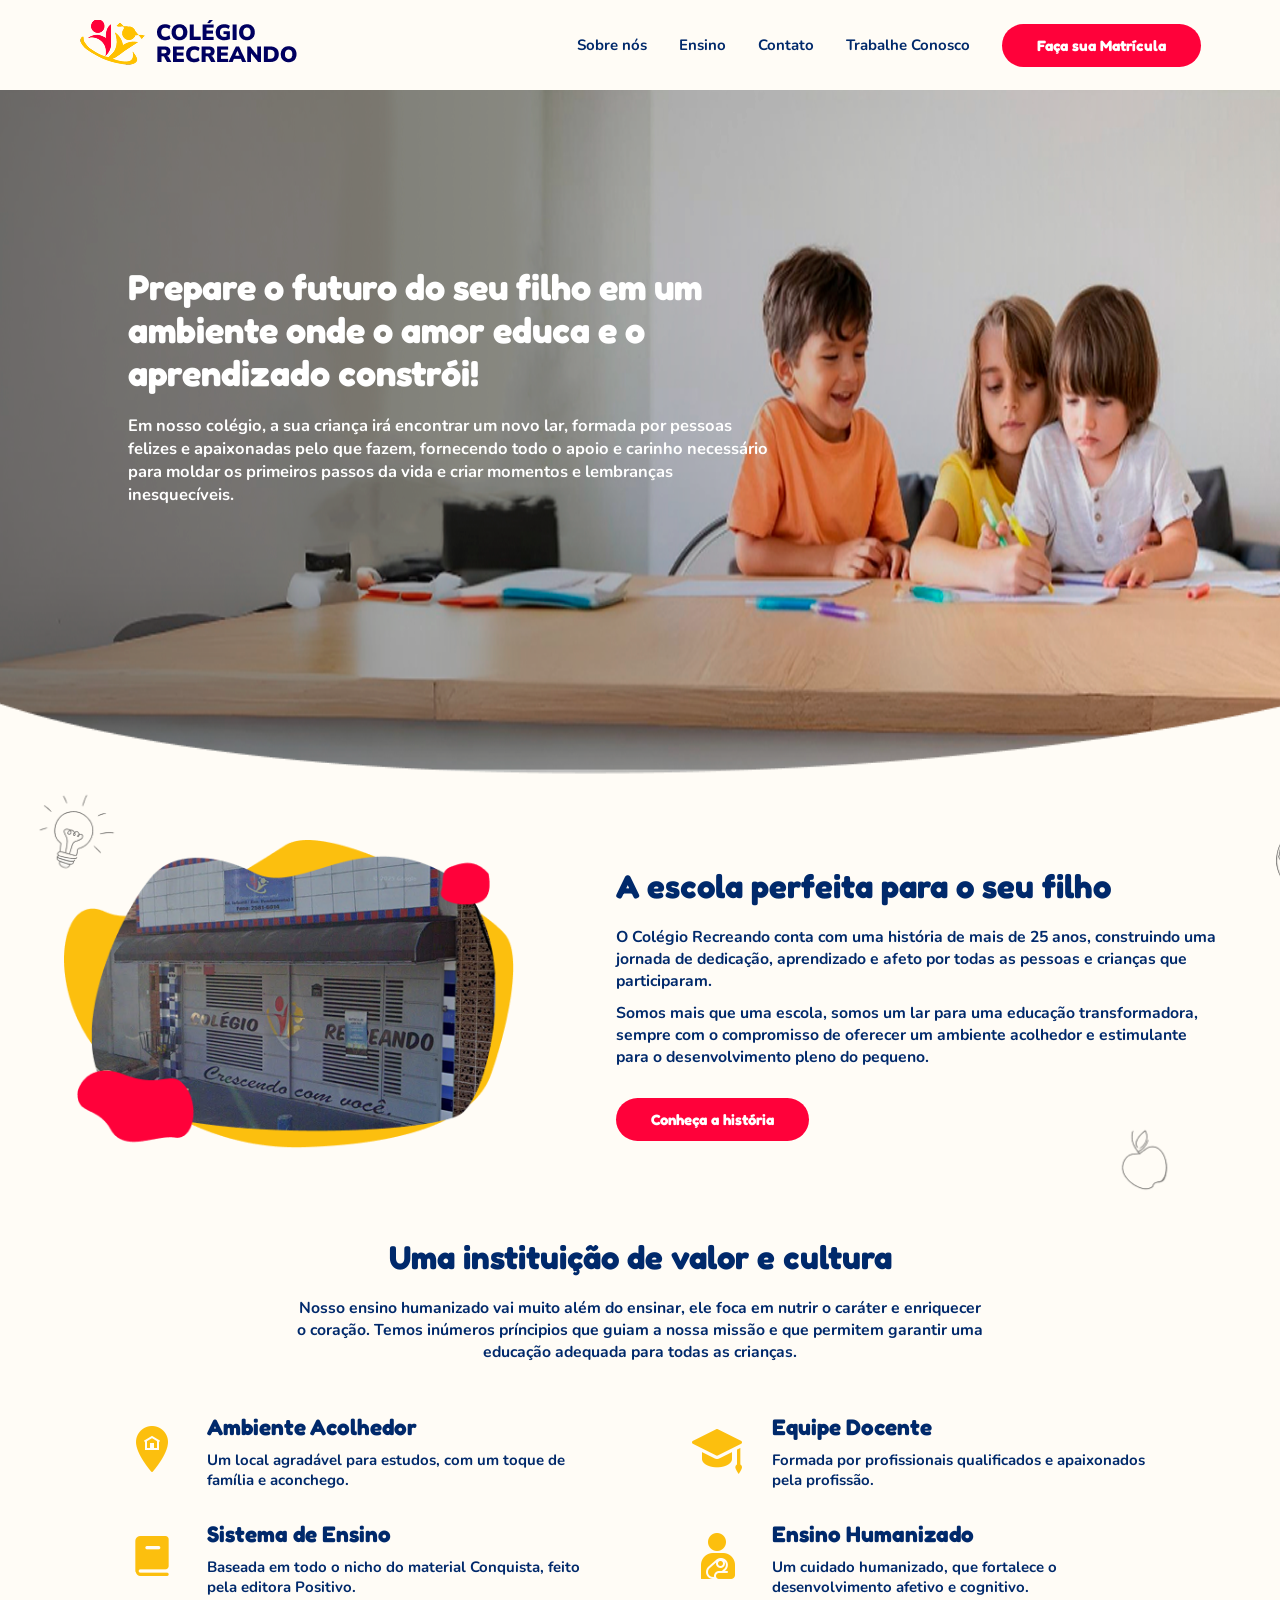
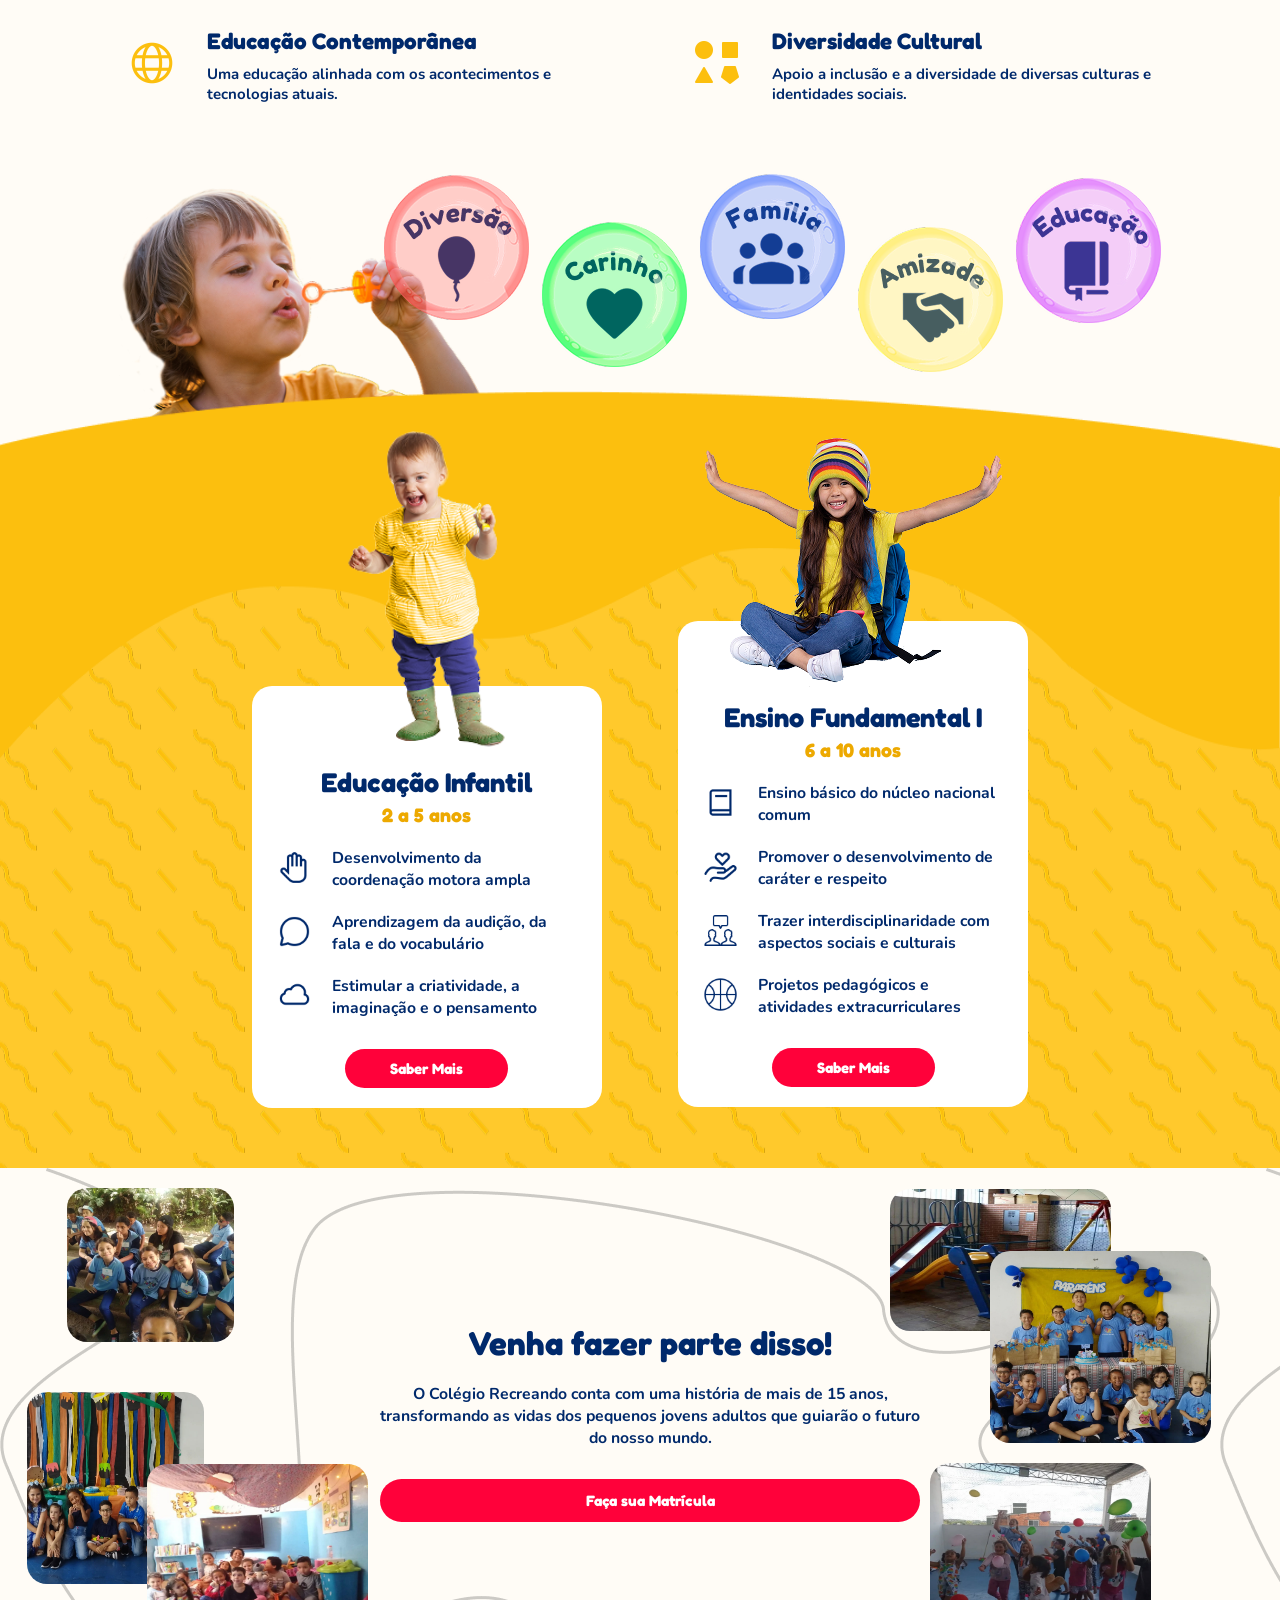
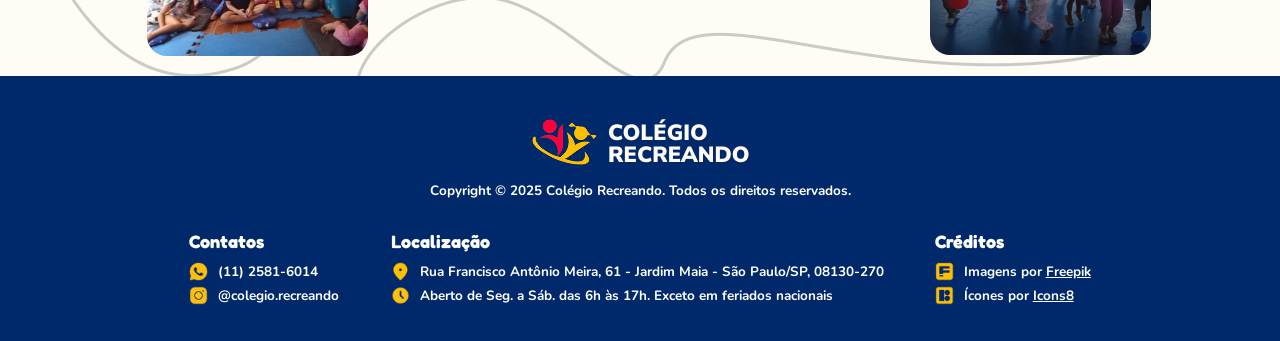
==== commit 4c805ce3: "Implementação Completa da Página Index Implementação do código e do responsivo completo da página in" ====
--- a/SiteParaTodos/index.html
+++ b/SiteParaTodos/index.html
@@ -47,7 +47,6 @@
 
     <main>
         <div class="banner">
-            <img src="images/bg_banner.png">
             <div class="text-banner">
                 <p>
                     Prepare o futuro do seu filho em um ambiente onde o amor educa e o aprendizado constrói!
@@ -208,13 +207,13 @@
                 <div class="bubble">
                     <img src="images/bubbles/fun_icon.png" alt="Bubble">
                 </div>
-                <div class="bubble" style="margin-top: 50px;">
+                <div class="bubble">
                     <img src="images/bubbles/kindness_icon.png" alt="Bubble">
                 </div>
                 <div class="bubble">
                     <img src="images/bubbles/family_icon.png" alt="Bubble">
                 </div>
-                <div class="bubble" style="margin-top: 50px;">
+                <div class="bubble">
                     <img src="images/bubbles/friendship_icon.png" alt="Bubble">
                 </div>
                 <div class="bubble">
--- a/SiteParaTodos/styles/index.css
+++ b/SiteParaTodos/styles/index.css
@@ -7,8 +7,15 @@
 @import url('https://fonts.googleapis.com/css2?family=Fredoka:wght@300..700&family=Nunito+Sans:ital,opsz,wght@0,6..12,200..1000;1,6..12,200..1000&family=Nunito:ital,wght@0,200..1000;1,200..1000&display=swap');
 
 /* -------------------------- BANNER --------------------------- */
-.banner { position: relative; }
-.banner img { width: 100vw; height: 700px; }
+.banner {
+    position: relative;
+    background-image: url(../images/bg_banner.png);
+    height: 700px;
+    display: flex;
+    align-items: center;
+    background-size: 100% 100%;
+    background-repeat: no-repeat;
+}
 
 .text-banner {
     position: absolute;
@@ -128,6 +135,8 @@
     display: flex;
     gap: 35px;
 }
+
+.bubble:nth-of-type(even) > img { margin-top: 50px; }
 
 /* -------------------- TABELA DE CURSOS ----------------------- */
 .educacao {
@@ -240,6 +249,8 @@
     /* ------------------ INFORMAÇÕES DA ESCOLA -------------------- */
     .escola { column-gap: 5vw; }
     .escola .icone-flutuante:nth-of-type(4) { width: 85px; right: 30px; }
+    .escola .img img { width: 40vw; max-width: 450px; }
+    .text-aleatorio { margin-top: 70px; }
 
     /* ----------------- CARTÕES DE INFO RÁPIDOS ------------------- */
     .item { width: 40%; }
@@ -263,52 +274,87 @@
     .card > div:nth-of-type(2) { padding: 80px 25px 20px; }
 
     /* ------------------------ MATRICULA -------------------------- */
-
-
-
-}
-
-/* =============================================================================================
-                                 --- Media Query para Tablets ---
-============================================================================================= */
-@media (max-width: 980px) and (min-width: 769px) {
-    :root { --base-resolution-width: 90vw; }
-    html { font-size: 15px; }
-
-    .escola { column-gap: 5vw; }
 }
 
 /* =============================================================================================
                                 --- Media Query para Celulares ---
 ============================================================================================= */
-@media (max-width: 768px) {
+@media (max-width: 980px) {
+    /* -------------------------- BANNER --------------------------- */
+    .banner {
+        height: 500px;
+        padding: 40px 20px;
+        background-size: cover; background-position: center;
+    }
+
+    .text-banner {
+        width: 80vw;
+        margin-left: 0;
+        text-align: center;
+        top: calc(16vw - 20px);
+    }
+
+    /* ------------------ INFORMAÇÕES DA ESCOLA -------------------- */
+    .title { text-align: center; }
+
+    .escola { max-width: 600px; }
+    .btn-historia { margin: 30px auto 0; padding: 10px 30px; }
+    .text-aleatorio { margin-top: 60px; }
+
+    section:first-of-type { max-width: 600px; }
+    .sistema-ensino {
+        width: 90%;
+        gap: 30px;
+        margin: 50px auto 0;
+    }
+
+    .item {
+        width: 40%;
+        flex-direction: column; align-items: center;
+        text-align: center;
+        flex-grow: 1;
+    }
+
+    /* ----------------- CARTÕES DE INFO RÁPIDOS ------------------- */
+
+
+    /* ------------------- BOLHAS DE INFORMACAO -------------------- */
+    .valores > div:nth-of-type(1) img { display: none; }
+
+    .bubbles {
+        flex-wrap: wrap;
+        justify-content: space-evenly;
+        width: 90%;
+        gap: 1vw;
+    }
+    .bubble > img { width: 120px; }
+    .bubble:nth-of-type(even) > img { margin-top: 35px; }
+
+    /* -------------------- TABELA DE CURSOS ----------------------- */
+    .educacao { 
+        background-size: cover;
+        margin-top: -30px; padding: 100px 20px 50px; 
+    }
+    .educacao > div { flex-direction: column; row-gap: 50px; }
+
+    .card { width: 90vw; }
+    .infos-infantil, .infos-fundamental {
+        width: 95%;
+        margin-left: auto; margin-right: auto;
+    }
+
+    .lista .icon img { width: 30px; height: 30px; }
+
+    /* ------------------------ MATRICULA -------------------------- */
+    /* -------------------- DEMAIS RESPONSIVO ---------------------- */
+
+    .escola { column-gap: 5vw; }
+
     body {
         overflow-x: hidden;
     }
 
-    .title {
-        font-size: 28px;
-        line-height: 1.2;
-    }
-
-    .desc {
-        font-size: 16px;
-    }
-
     /* --- BANNER --- */
-    .banner {
-        height: auto;
-        padding: 40px 20px;
-        background-size: cover;
-        background-position: center;
-    }
-
-    .text-banner {
-        width: 100%;
-        margin-left: 0;
-        text-align: center;
-    }
-
     .text-banner p[style*="font-size: 38px"] {
         font-size: 26px !important;
         line-height: 1.3;
@@ -344,51 +390,12 @@
     }
 
     /* --- SISTEMA DE ENSINO --- */
-    .sistema-ensino {
-        flex-direction: column;
-        width: 90%;
-        gap: 30px;
-        margin-top: 50px;
-    }
-
-    .item {
-        flex-direction: column;
-        align-items: center;
-        text-align: center;
-    }
-
     .text-item {
         margin-left: 0;
         margin-top: 10px;
     }
 
-    /* --- VALORES (BUBBLES) --- */
-    .bubbles {
-        flex-wrap: wrap;
-        justify-content: center;
-        padding: 0 20px;
-    }
-
-    .valores div[style*="z-index: -1"] {
-        display: none;
-    }
-
-    /* --- SEÇÃO EDUCAÇÃO (Infantil e Fundamental) --- */
-    .educacao {
-        flex-direction: column;
-        padding: 75px 20px 30px;
-        gap: 50px;
-        background-size: cover;
-    }
-
-    .infos-infantil,
-    .infos-fundamental {
-        width: 95%;
-        max-width: 317px;
-        margin-left: auto;
-        margin-right: auto;
-    }
-
+    /* --- SEÇÃO EDUCAÇÃO (Infantil e Fundamental) --- */    
     .fundamental .infos-fundamental {
         margin-top: -70px;
     }
--- a/SiteParaTodos/styles/footer.css
+++ b/SiteParaTodos/styles/footer.css
@@ -70,25 +70,22 @@
 /* =============================================================================================
                                 --- Media Query para Celulares ---
 ============================================================================================= */
-@media (max-width: 768px) {
+@media (max-width: 980px) {
+    /* -------------------------- FOOTER --------------------------- */
+    .align-footer > div:nth-of-type(1) { min-width: 300px; }
 
-    /* --- RODAPÉ (Mobile) --- */
-    footer {
-        height: auto;
-        /* Altura automática */
-    }
+    footer { height: auto; }
 
     footer .align-footer {
         flex-direction: column;
         align-items: center;
         text-align: center;
         gap: 30px;
-        padding: 30px 20px;
+        padding: 30px 30px;
         width: 100%;
-        /* Ocupa toda a largura */
     }
 
-    .contato-localizacao ul li {
-        justify-content: center;
-    }
+    .contato-localizacao:nth-of-type(3) { width: 90%; }
+    .contato-localizacao ul li { justify-content: center; }
+    .contato-localizacao ul li:not(:first-of-type) { margin-top: 5px; }
 }
--- a/SiteParaTodos/styles/navbar.css
+++ b/SiteParaTodos/styles/navbar.css
@@ -167,7 +167,9 @@
 /* =============================================================================================
                                 --- Media Query para Celulares ---
 ============================================================================================= */
-@media (max-width: 768px) {
+@media (max-width: 980px) {
+    :root { --base-resolution-width: 90vw; }
+    html { font-size: 14px; }
 
     .navigation {
         /* Garante que o logo e o ícone fiquem nas pontas */
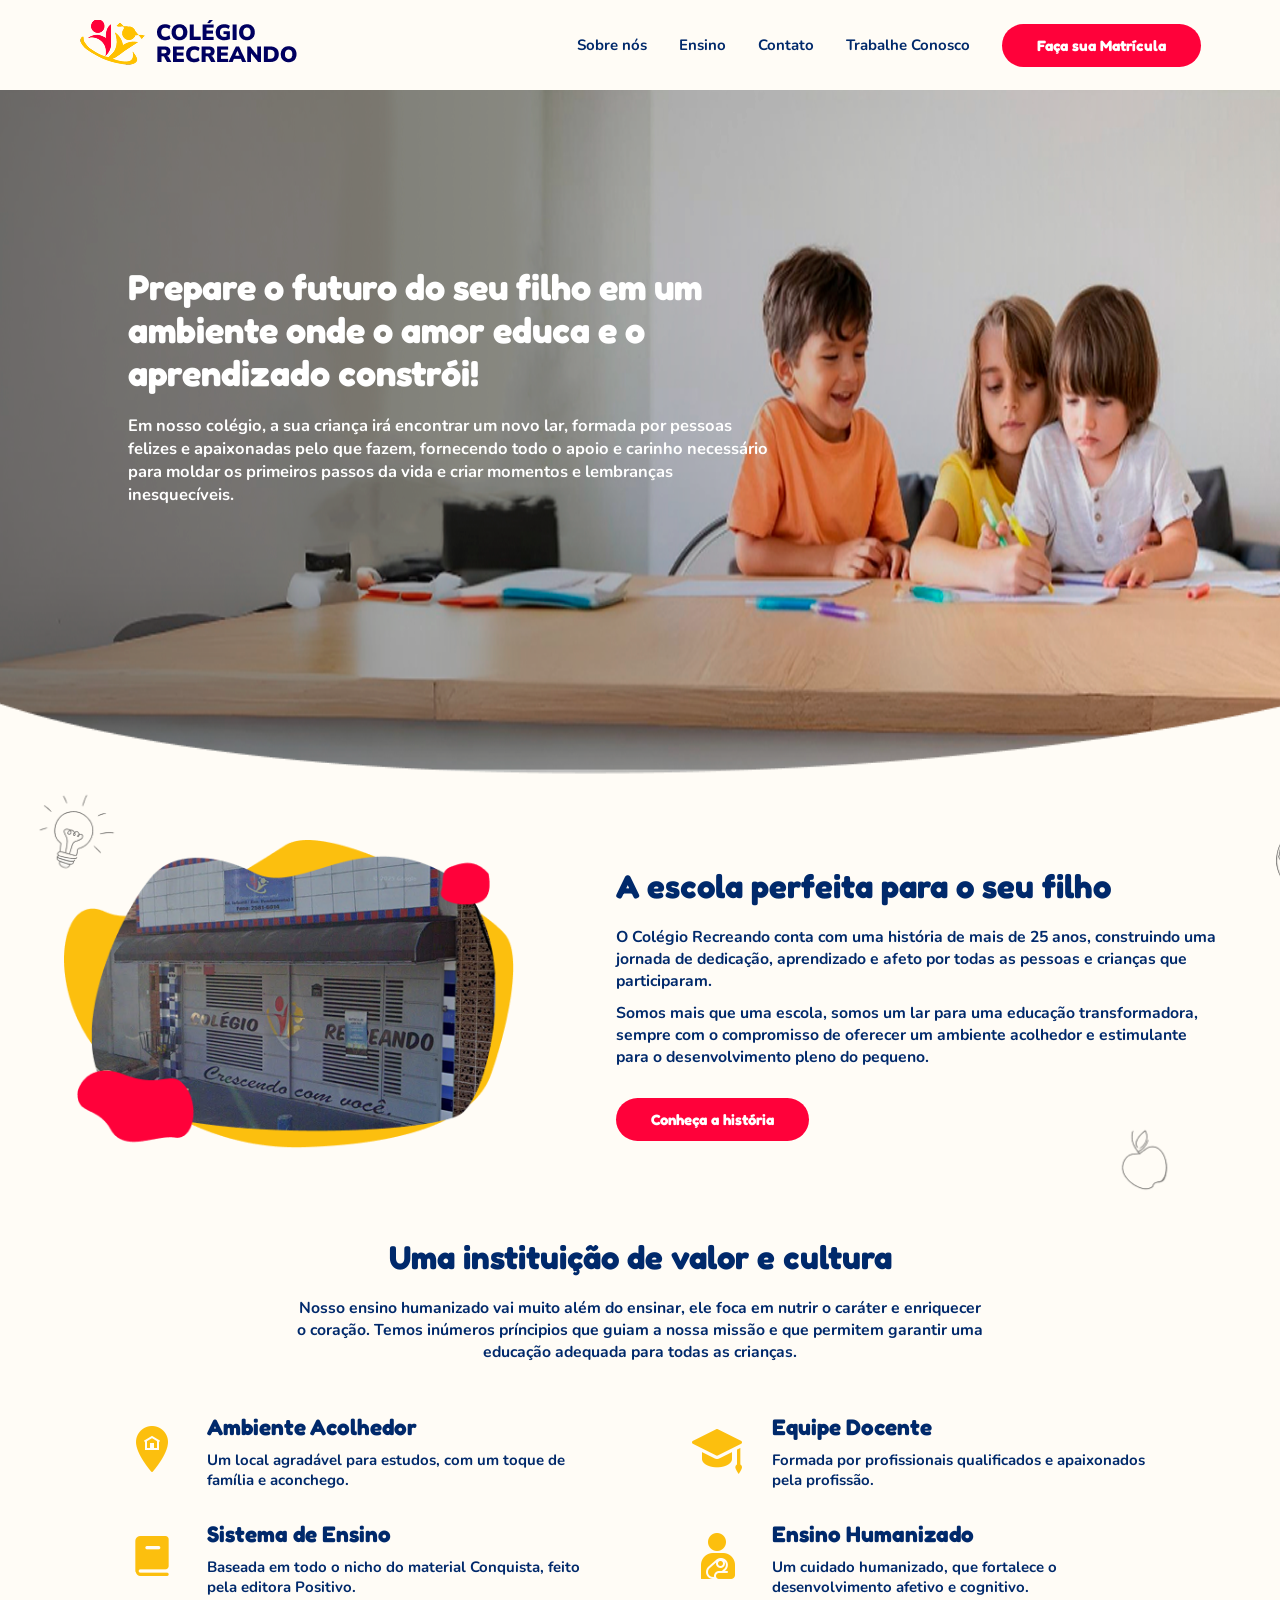
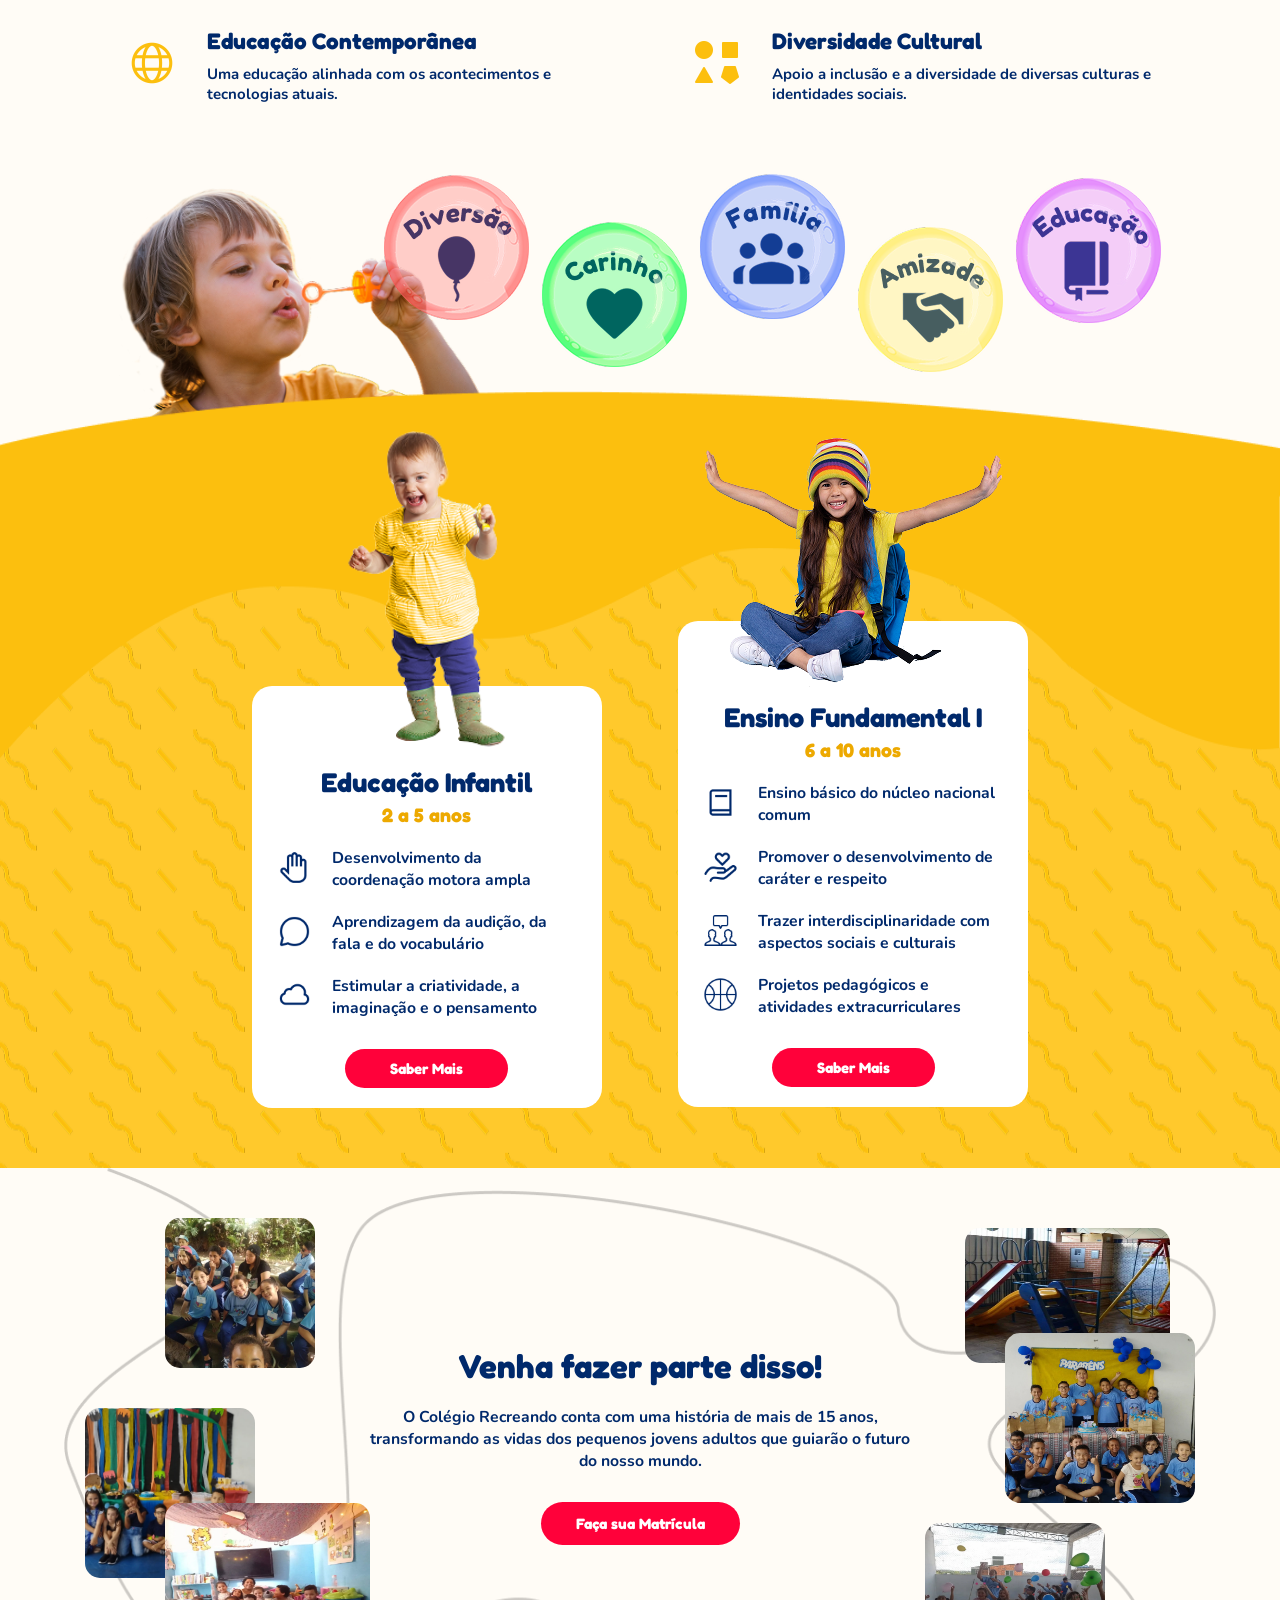
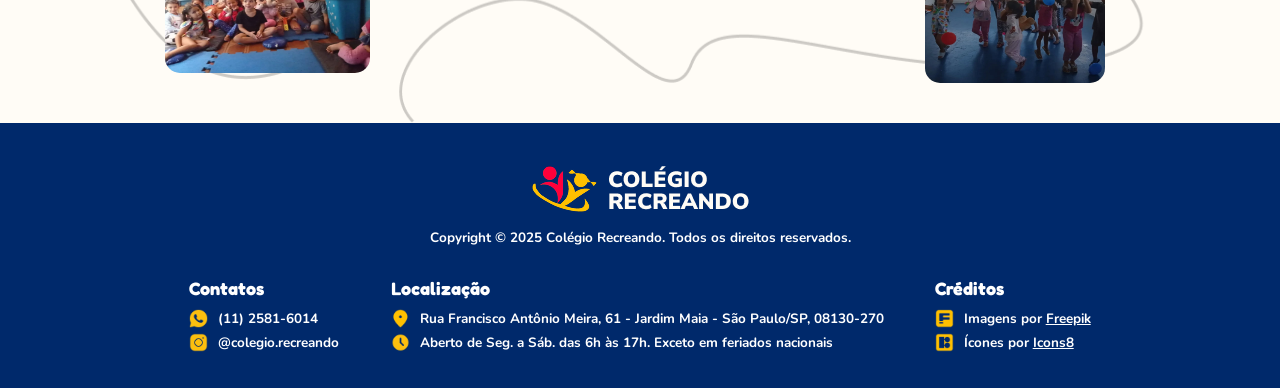
==== commit 06537607: "Pequenas Correções de Design Correções de código e design do banner sobre nós e a galeria de imagens" ====
--- a/SiteParaTodos/index.html
+++ b/SiteParaTodos/index.html
@@ -374,7 +374,7 @@
                     <img src="images/img_school_picture_5.jpeg" alt="Imagem">
                 </div>
             </div>
-            <div style="margin-left: -5%;">
+            <div>
                 <div class="title" style="text-align: center;">
                     <p>
                         Venha fazer parte disso!
@@ -386,26 +386,18 @@
                         pequenos jovens adultos que guiarão o futuro <br> do nosso mundo.
                     </p>
                 </div>
-                <div class="btn-historia" style="margin-left: auto;margin-right: auto;">
+                <div class="btn-historia">
                     <a href="https://w.app/colegiorecreando" target="_blank">Faça sua Matrícula</a>
                 </div>
             </div>
             <div class="fotos">
-                <div class="foto" style="
-                height: 142px;
-                margin-left: -100px;
-                ">
+                <div class="foto" style="height: 150px; margin-left: 70px; margin-right: -70px;">
                     <img src="images/img_school_picture_9.jpeg" alt="Imagem">
                 </div>
-                <div class="foto" style="
-                margin-top: -80px;
-            ">
+                <div class="foto" style="margin-top: -60px; margin-left: 145px; margin-right: -145px;">
                     <img src="images/img_school_picture_3.jpeg" alt="Imagem">
                 </div>
-                <div class="foto" style="
-                margin-top: 20px;
-                margin-left: -60px;
-            ">
+                <div class="foto" style="margin-top: 20px; margin-left: 20px; margin-right: -20px;">
                     <img src="images/img_school_picture_6.jpeg" alt="Imagem">
                 </div>
             </div>
--- a/SiteParaTodos/styles/index.css
+++ b/SiteParaTodos/styles/index.css
@@ -176,7 +176,7 @@
 }
 
 .lista > ul {
-    display: flex; flex-wrap: wrap;
+    display: flex; flex-flow: column wrap;
     justify-content: center; align-items: center;
     row-gap: 20px;
     margin-top: 20px;
@@ -201,24 +201,20 @@
 .fotos-escola-matricula {
     background-image: url("../images/bg_black_line.png");
     display: flex;
-    justify-content: space-evenly;
+    justify-content: center;
     align-items: center;
-    padding-top: 20px;
-    padding-left: 10%;
-    padding-bottom: 20px;
-}
-
-.foto {
-    width: 221px;
-    height: 192px;
-}
-
-.foto img {
-    width: 100%;
-    height: 100%;
-    border-radius: 20px;
-}
-
+    padding: 40px 0;
+
+    width: var(--base-resolution-width);
+    background-size: 100% 100%;
+    margin: auto;
+}
+
+.fotos { width: 170px; }
+.foto { width: 220px; height: 190px; }
+.foto img { width: 100%; height: 100%; border-radius: 15px; }
+
+.fotos-escola-matricula .btn-historia { width: fit-content; margin: 30px auto 0; }
 
 .hamburger-icon {
     display: none;
@@ -274,6 +270,46 @@
     .card > div:nth-of-type(2) { padding: 80px 25px 20px; }
 
     /* ------------------------ MATRICULA -------------------------- */
+    .fotos { width: 100px; }
+    .fotos:first-of-type .foto:first-of-type {         
+        width: 150px !important;
+        height: 150px !important;
+        margin-left: calc(-25vw + 215px) !important; 
+    }
+    .fotos:first-of-type .foto:nth-of-type(2) {
+        width: 170px !important;
+        height: 170px !important;
+        margin-left: calc(-25vw + 135px) !important;
+        margin-top: 40px !important;
+    }
+    .fotos:first-of-type .foto:nth-of-type(3) {
+        width: 205px !important;
+        height: 170px !important;
+        margin-left: calc(-25vw + 215px) !important;
+        margin-top: -75px !important;
+    }
+
+    .fotos:nth-of-type(3) .foto:first-of-type {         
+        width: 205px !important;
+        height: 135px !important;
+        margin-left: calc(25vw - 265px) !important;
+        margin-right: calc(-25vw + 265px) !important;
+        margin-top: 20px !important;
+    }
+    .fotos:nth-of-type(3) .foto:nth-of-type(2) {
+        width: 190px !important;
+        height: 170px !important;
+        margin-left: calc(25vw - 225px) !important;
+        margin-right: calc(-25vw + 225px) !important;
+        margin-top: -30px !important;
+    }
+    .fotos:nth-of-type(3) .foto:nth-of-type(3) {
+        width: 180px !important;
+        height: 160px !important;
+        margin-left: calc(25vw - 305px) !important;
+        margin-right: calc(-25vw + 305px) !important;
+        margin-top: 20px !important;
+    }
 }
 
 /* =============================================================================================
@@ -319,6 +355,7 @@
 
 
     /* ------------------- BOLHAS DE INFORMACAO -------------------- */
+    .valores { margin: 50px 0 20px; }
     .valores > div:nth-of-type(1) img { display: none; }
 
     .bubbles {
@@ -328,7 +365,7 @@
         gap: 1vw;
     }
     .bubble > img { width: 120px; }
-    .bubble:nth-of-type(even) > img { margin-top: 35px; }
+    .bubble:nth-of-type(even) > img { margin-top: 30px; }
 
     /* -------------------- TABELA DE CURSOS ----------------------- */
     .educacao { 
@@ -337,9 +374,10 @@
     }
     .educacao > div { flex-direction: column; row-gap: 50px; }
 
+    .lista > ul { row-gap: 10px; }
     .card { width: 90vw; }
     .infos-infantil, .infos-fundamental {
-        width: 95%;
+        width: 95%; max-width: 600px;
         margin-left: auto; margin-right: auto;
     }
 
--- a/SiteParaTodos/styles/footer.css
+++ b/SiteParaTodos/styles/footer.css
@@ -26,6 +26,7 @@
 footer .title {
     color: var(--neutral-text-color);
     font-size: 1.2rem; font-family: 'Fredoka'; font-weight: bold;
+    text-align: left;
 }
 
 .align-footer {
--- a/SiteParaTodos/styles/navbar.css
+++ b/SiteParaTodos/styles/navbar.css
@@ -171,6 +171,8 @@
     :root { --base-resolution-width: 90vw; }
     html { font-size: 14px; }
 
+    footer .title { text-align: center; }
+
     .navigation {
         /* Garante que o logo e o ícone fiquem nas pontas */
         justify-content: space-between;
@@ -191,14 +193,14 @@
         top: 0;
         left: -100%;
         width: 80%;
-        max-width: 300px;
+        max-width: 280px;
         height: 100vh;
         background-color: white;
         flex-direction: column;
         align-items: center;
         justify-content: center;
         gap: 20px;
-        padding-top: 60px;
+        padding-top: 20px;
         box-shadow: 2px 0 5px rgba(0, 0, 0, 0.2);
         transition: left 0.3s ease-in-out;
         z-index: 1000;
@@ -239,15 +241,15 @@
         width: 100%;
         padding: 10px 0;
         /* Adiciona um padding vertical */
+        margin-top: 15px;
+        margin-bottom: -5px;
     }
 
     /* Botão Matrícula no mobile */
-    .matricula {
-        margin-left: auto;
-        /* Centraliza */
-        margin-right: auto;
-        margin-top: 0;
-        /* Reseta a margem */
+    nav .matricula {
+        margin: 20px auto 0;
+        padding: 10px 40px;
+        width: fit-content;
     }
 
     /* Botão Matrícula (li) no mobile */
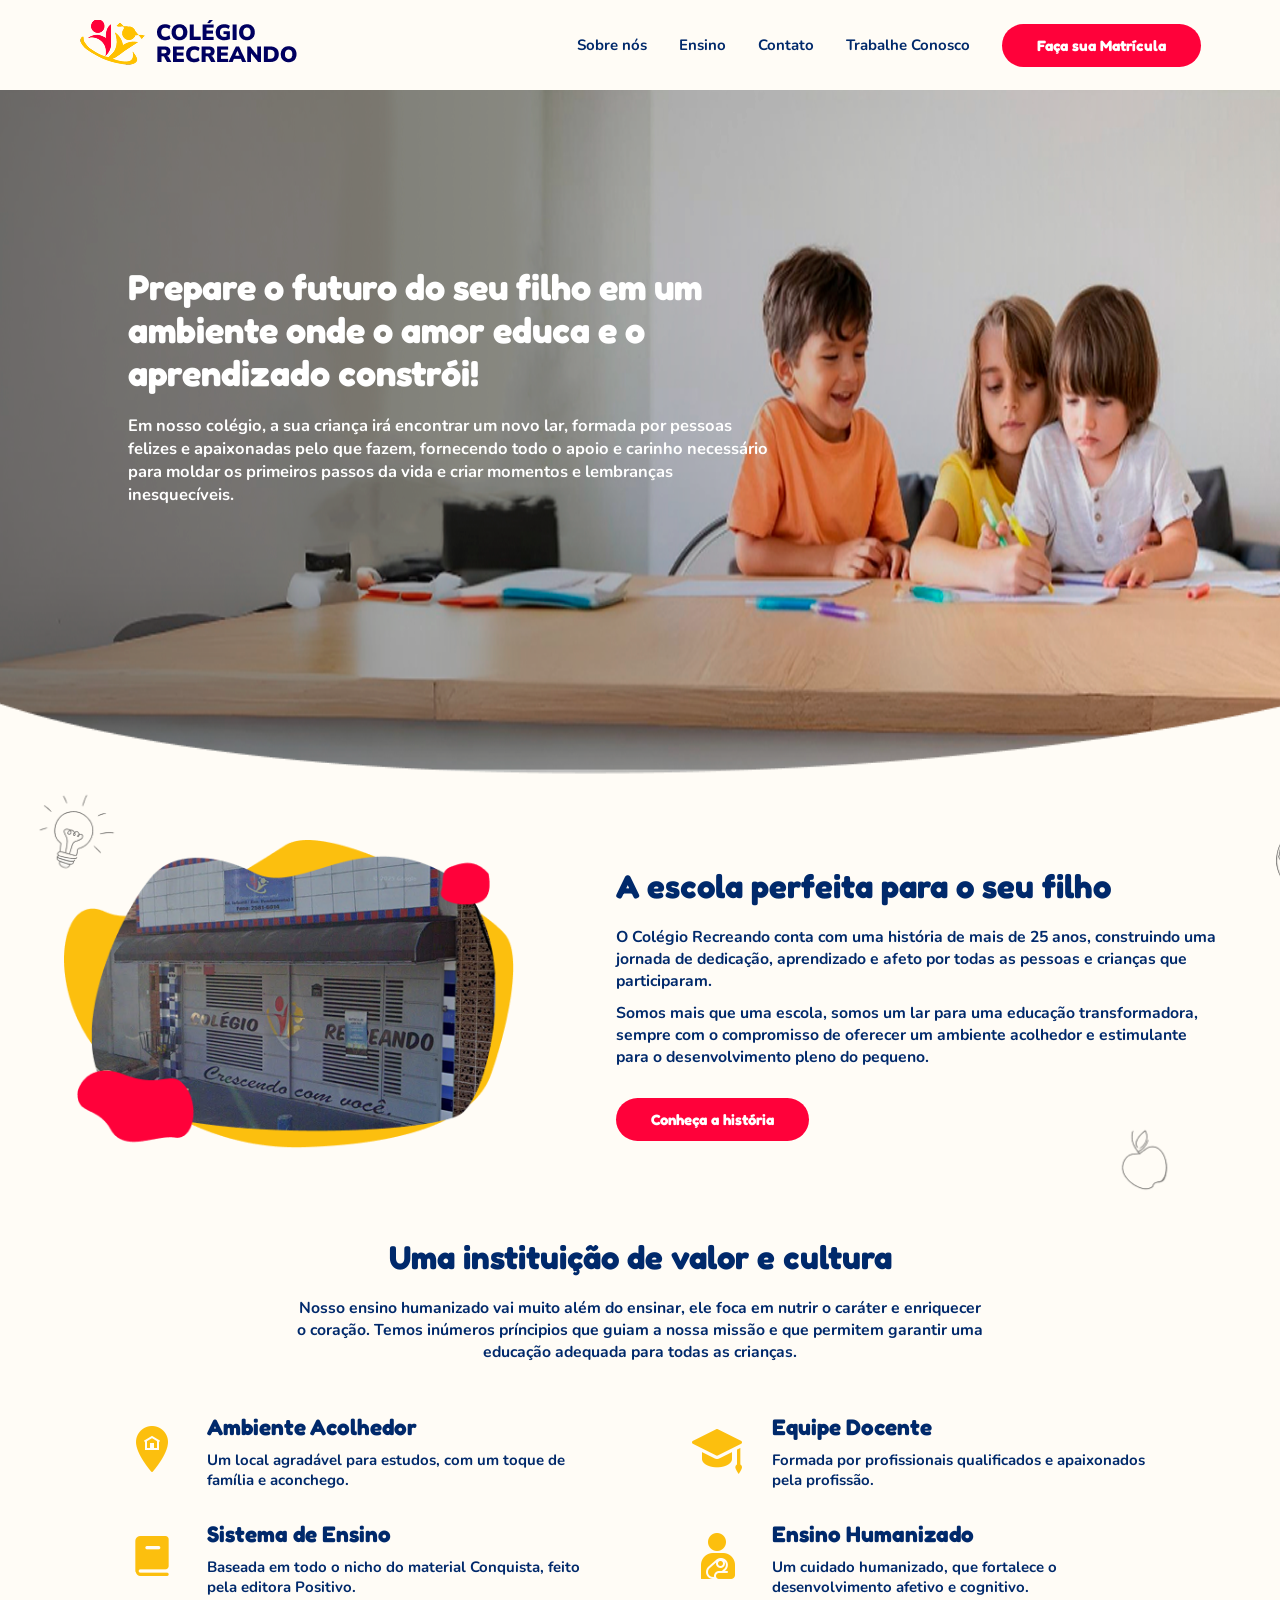
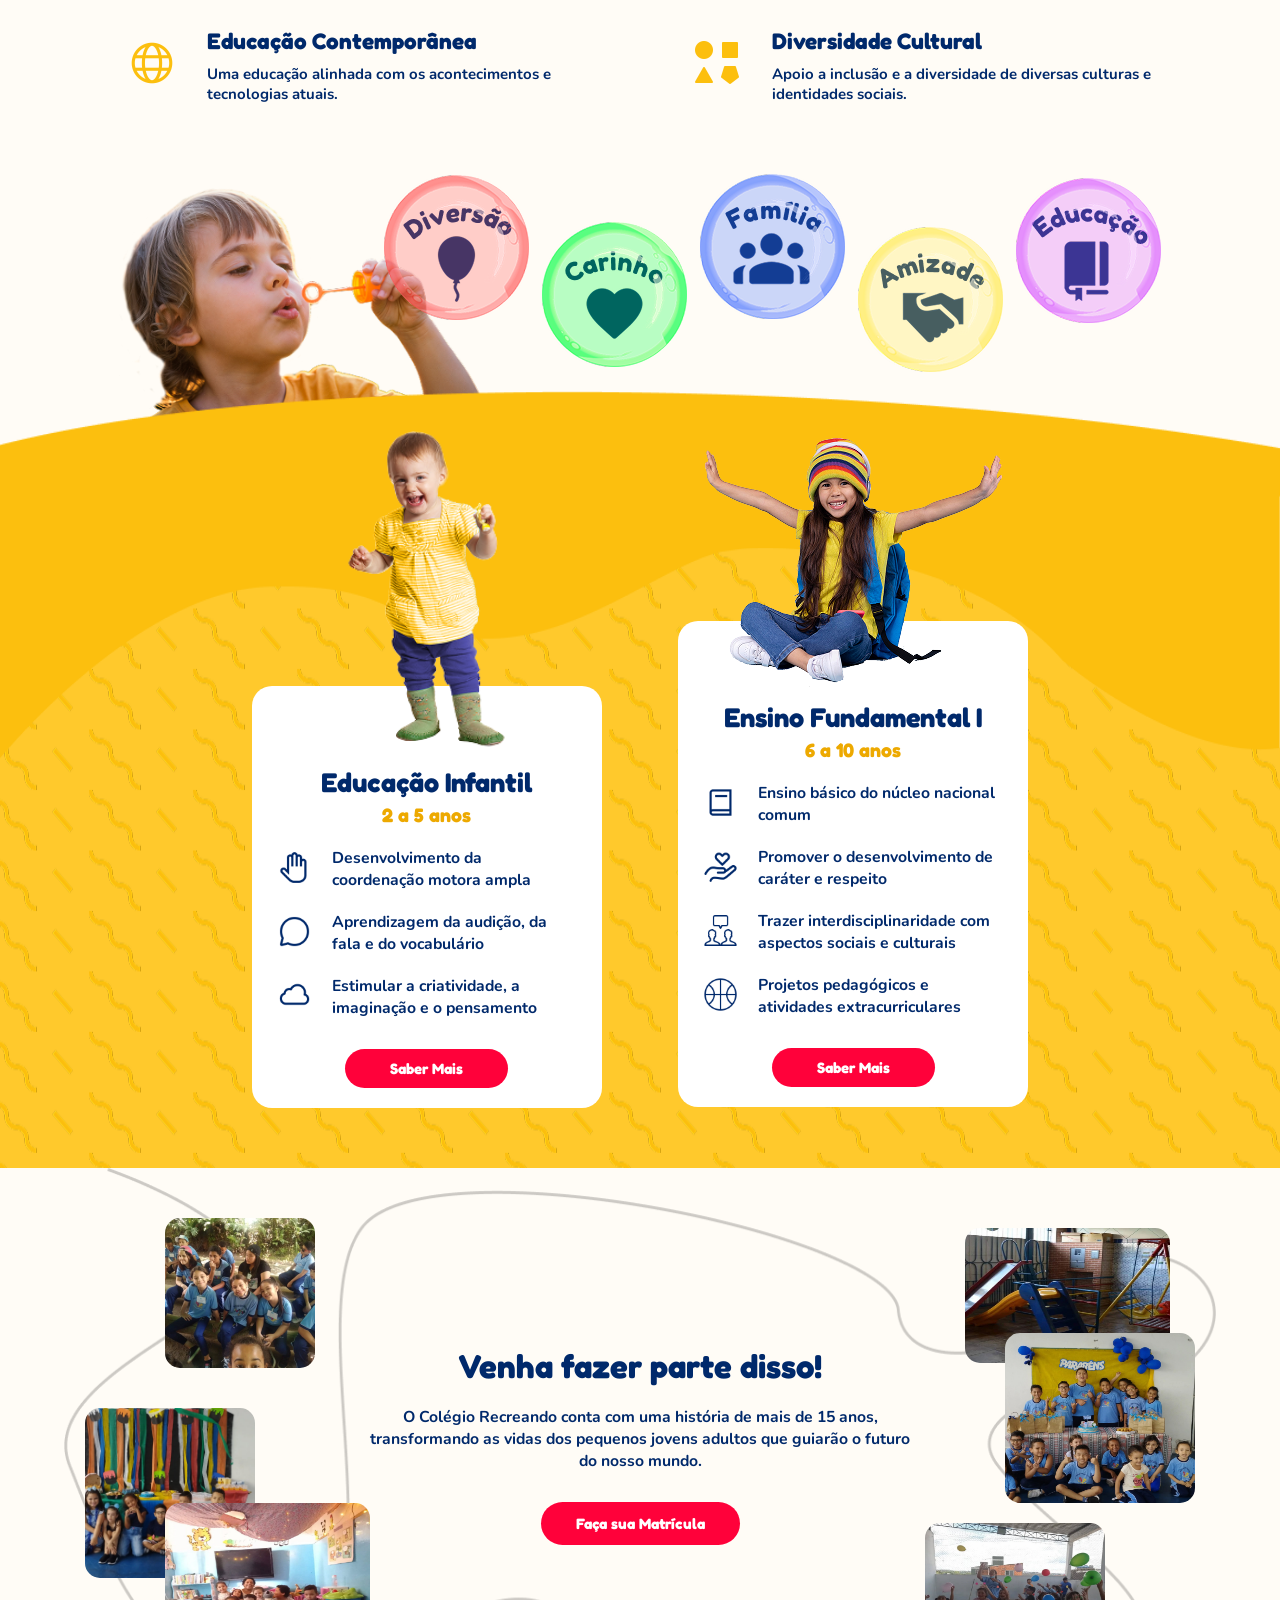
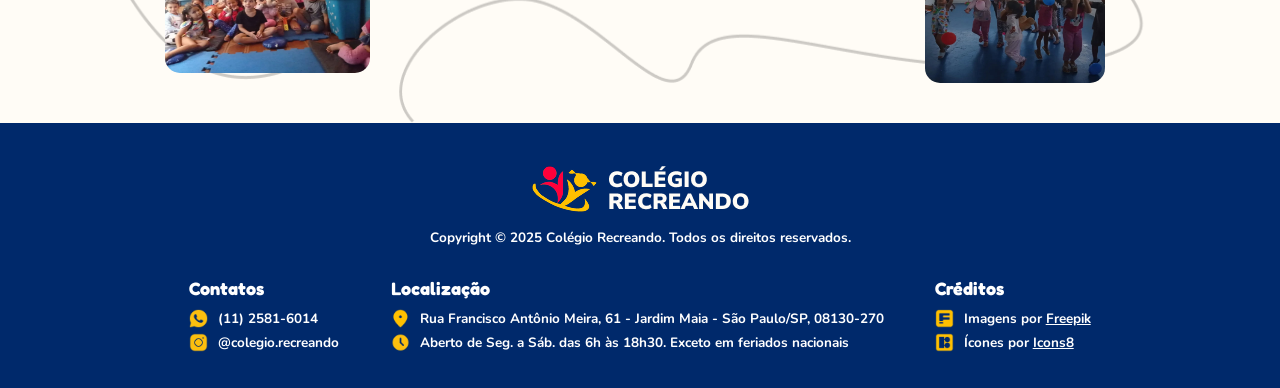
==== commit fc0f8f31: "Adição dos Textos e Conteúdos Adição dos textos e conteúdos das páginas do site, assim como a adição" ====
--- a/SiteParaTodos/index.html
+++ b/SiteParaTodos/index.html
@@ -273,7 +273,7 @@
                                 </li>
                                 <li>
                                     <div class="btn-historia">
-                                        <a href="educacao.html">Saber Mais</a>
+                                        <a href="educacao-infantil.html">Saber Mais</a>
                                     </div>
                                 </li>
                             </ul>
@@ -340,7 +340,7 @@
                                 </li>
                                 <li>
                                     <div class="btn-historia">
-                                        <a href="educacao.html">Saber Mais</a>
+                                        <a href="educacao-fundamental.html">Saber Mais</a>
                                     </div>
                                 </li>
                             </ul>
@@ -443,7 +443,7 @@
                     <li>
                         <div><img src="images/fill_icons/clock_icon.png" alt="Icon"></div>
                         <div class="desc-footer">
-                            <p>Aberto de Seg. a Sáb. das 6h às 17h. Exceto em feriados nacionais</p>
+                            <p>Aberto de Seg. a Sáb. das 6h às 18h30. Exceto em feriados nacionais</p>
                         </div>
                     </li>
                 </ul>
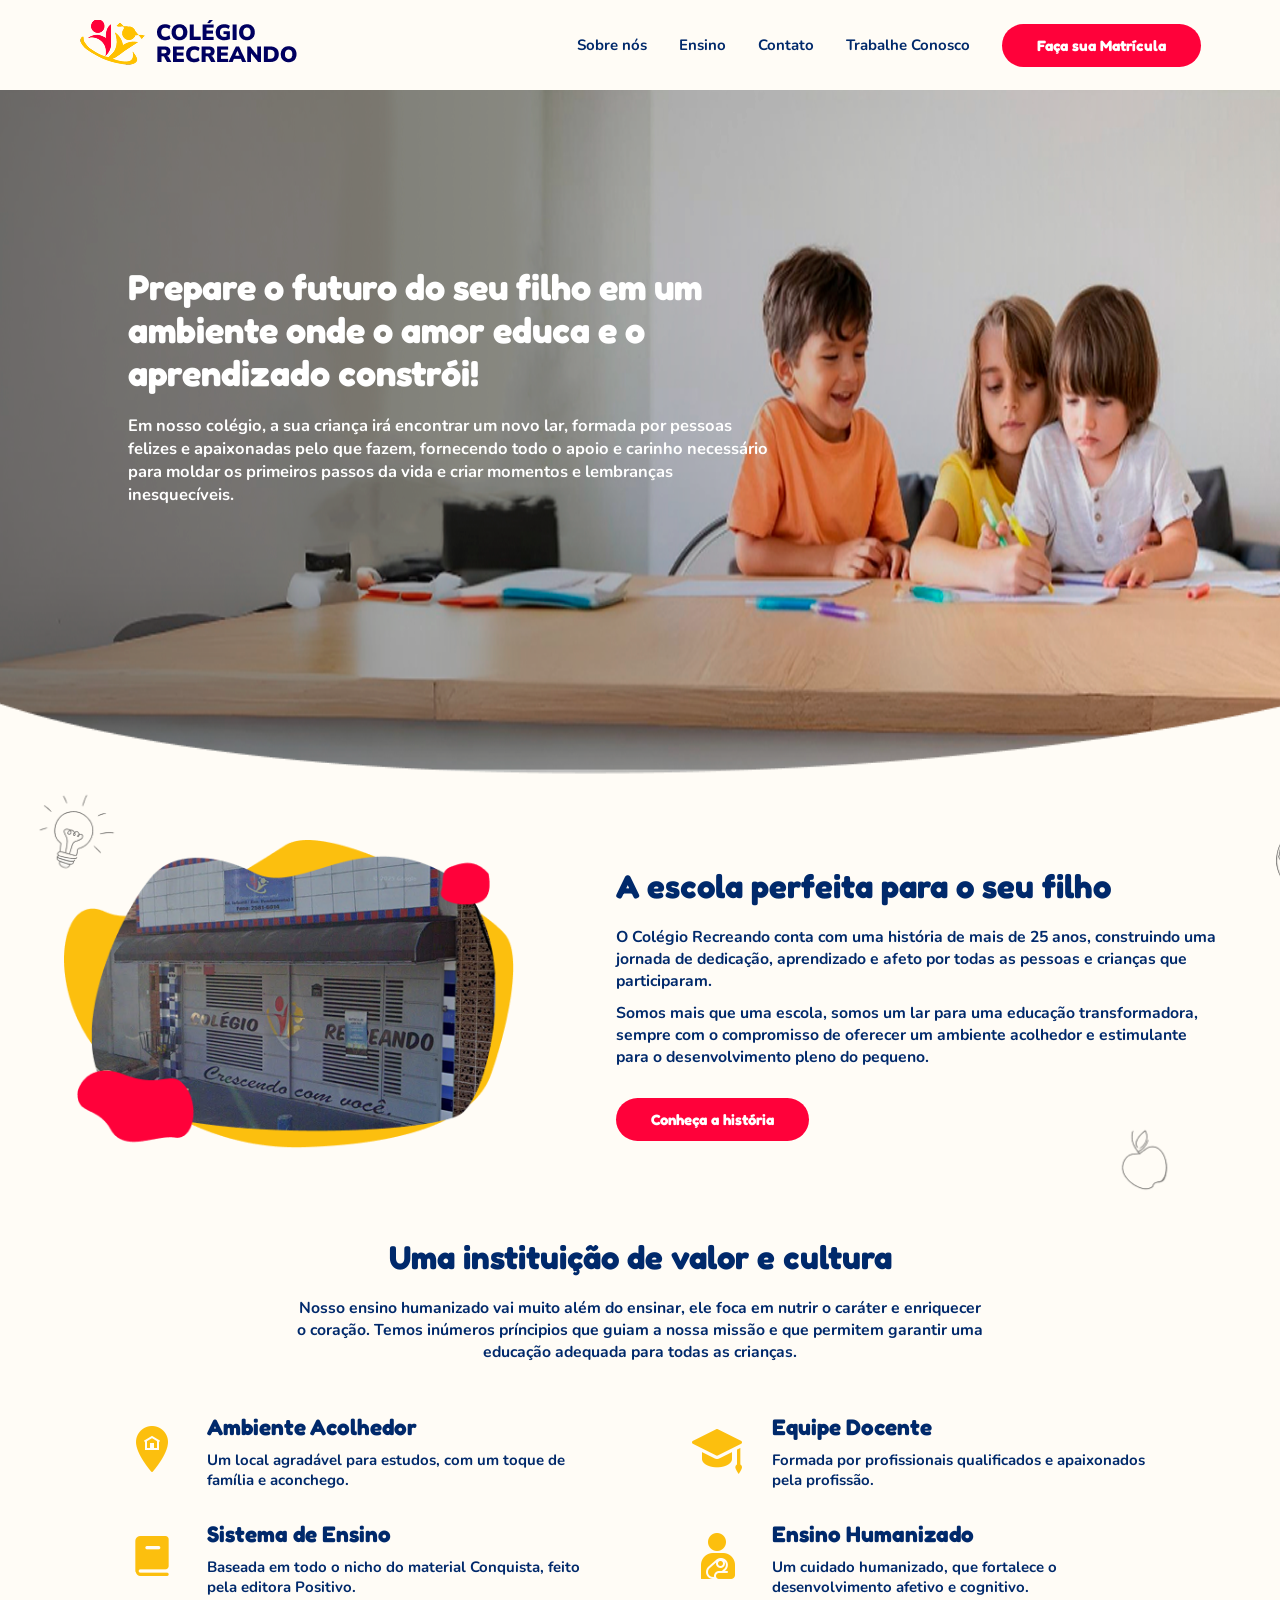
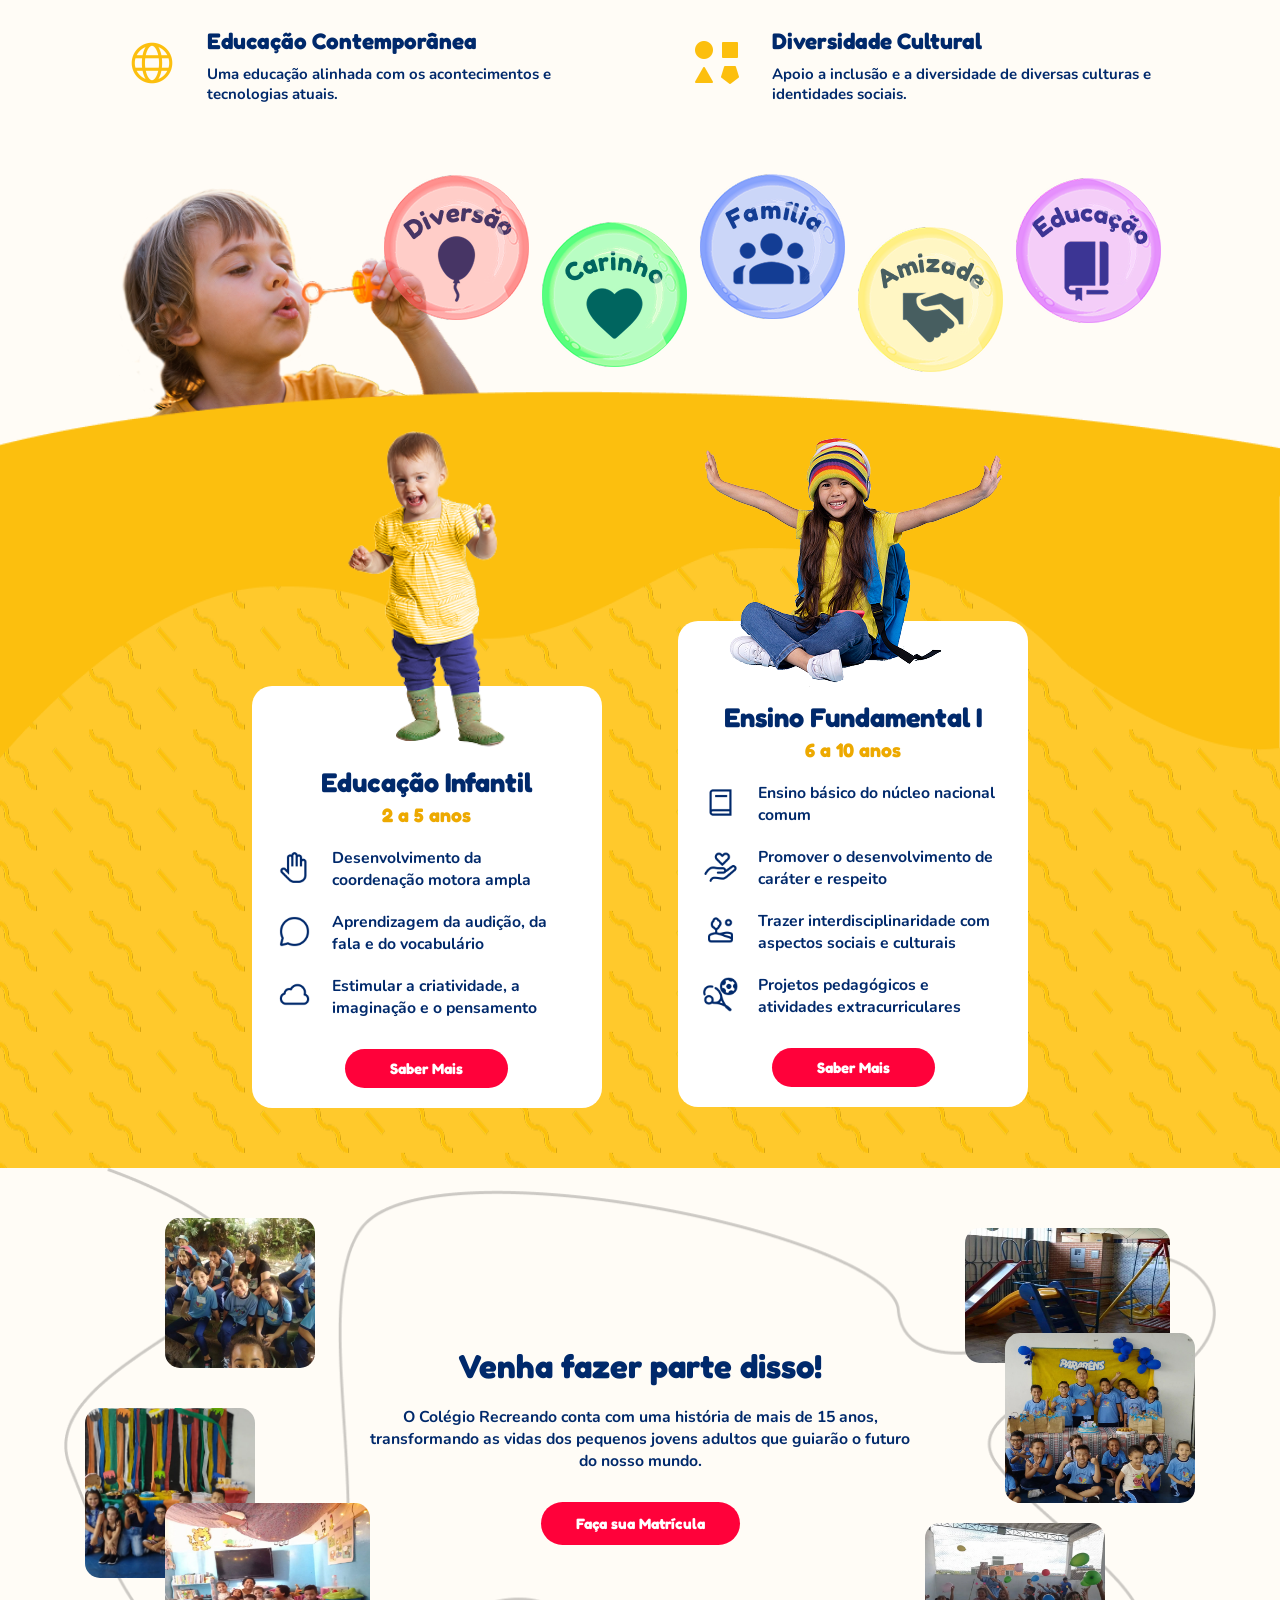
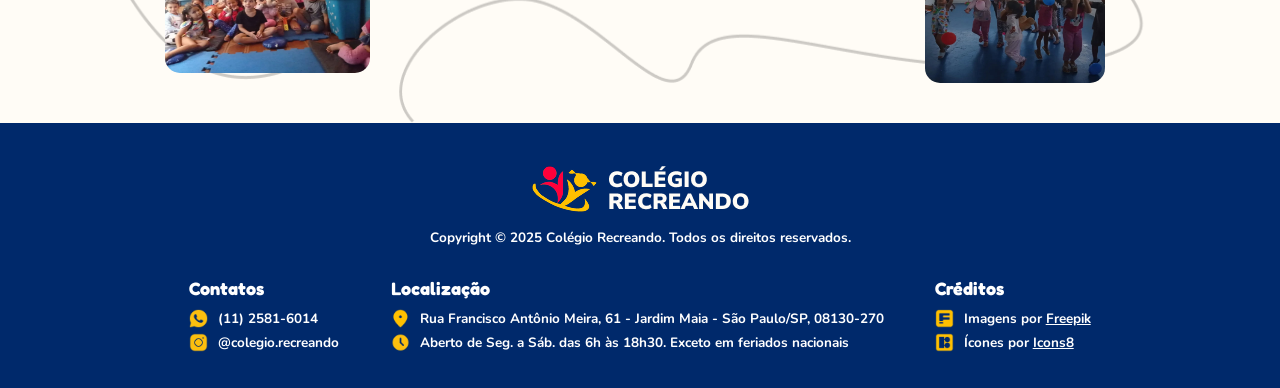
==== commit 2884d903: "Adição dos Tópicos de Ensino Adição dos conteúdos e ícones dos tópicos de ensino infantil e fundamen" ====
--- a/SiteParaTodos/index.html
+++ b/SiteParaTodos/index.html
@@ -320,7 +320,7 @@
                                 </li>
                                 <li>
                                     <div class="icon">
-                                        <img src="images/icons/social_icon.png" alt="Icon">
+                                        <img src="images/icons/nature_icon.png" alt="Icon">
                                     </div>
                                     <div class="list-item-texto">
                                         <p>
@@ -330,7 +330,7 @@
                                 </li>
                                 <li>
                                     <div class="icon">
-                                        <img src="images/icons/sports_icon.png" alt="Icon">
+                                        <img src="images/icons/ball_icon.png" alt="Icon">
                                     </div>
                                     <div class="list-item-texto">
                                         <p>
--- a/SiteParaTodos/styles/index.css
+++ b/SiteParaTodos/styles/index.css
@@ -318,7 +318,7 @@
 @media (max-width: 980px) {
     /* -------------------------- BANNER --------------------------- */
     .banner {
-        height: 500px;
+        height: 540px;
         padding: 40px 20px;
         background-size: cover; background-position: center;
     }
@@ -327,7 +327,7 @@
         width: 80vw;
         margin-left: 0;
         text-align: center;
-        top: calc(16vw - 20px);
+        left: 8%; top: calc(20vw - 25px);
     }
 
     /* ------------------ INFORMAÇÕES DA ESCOLA -------------------- */
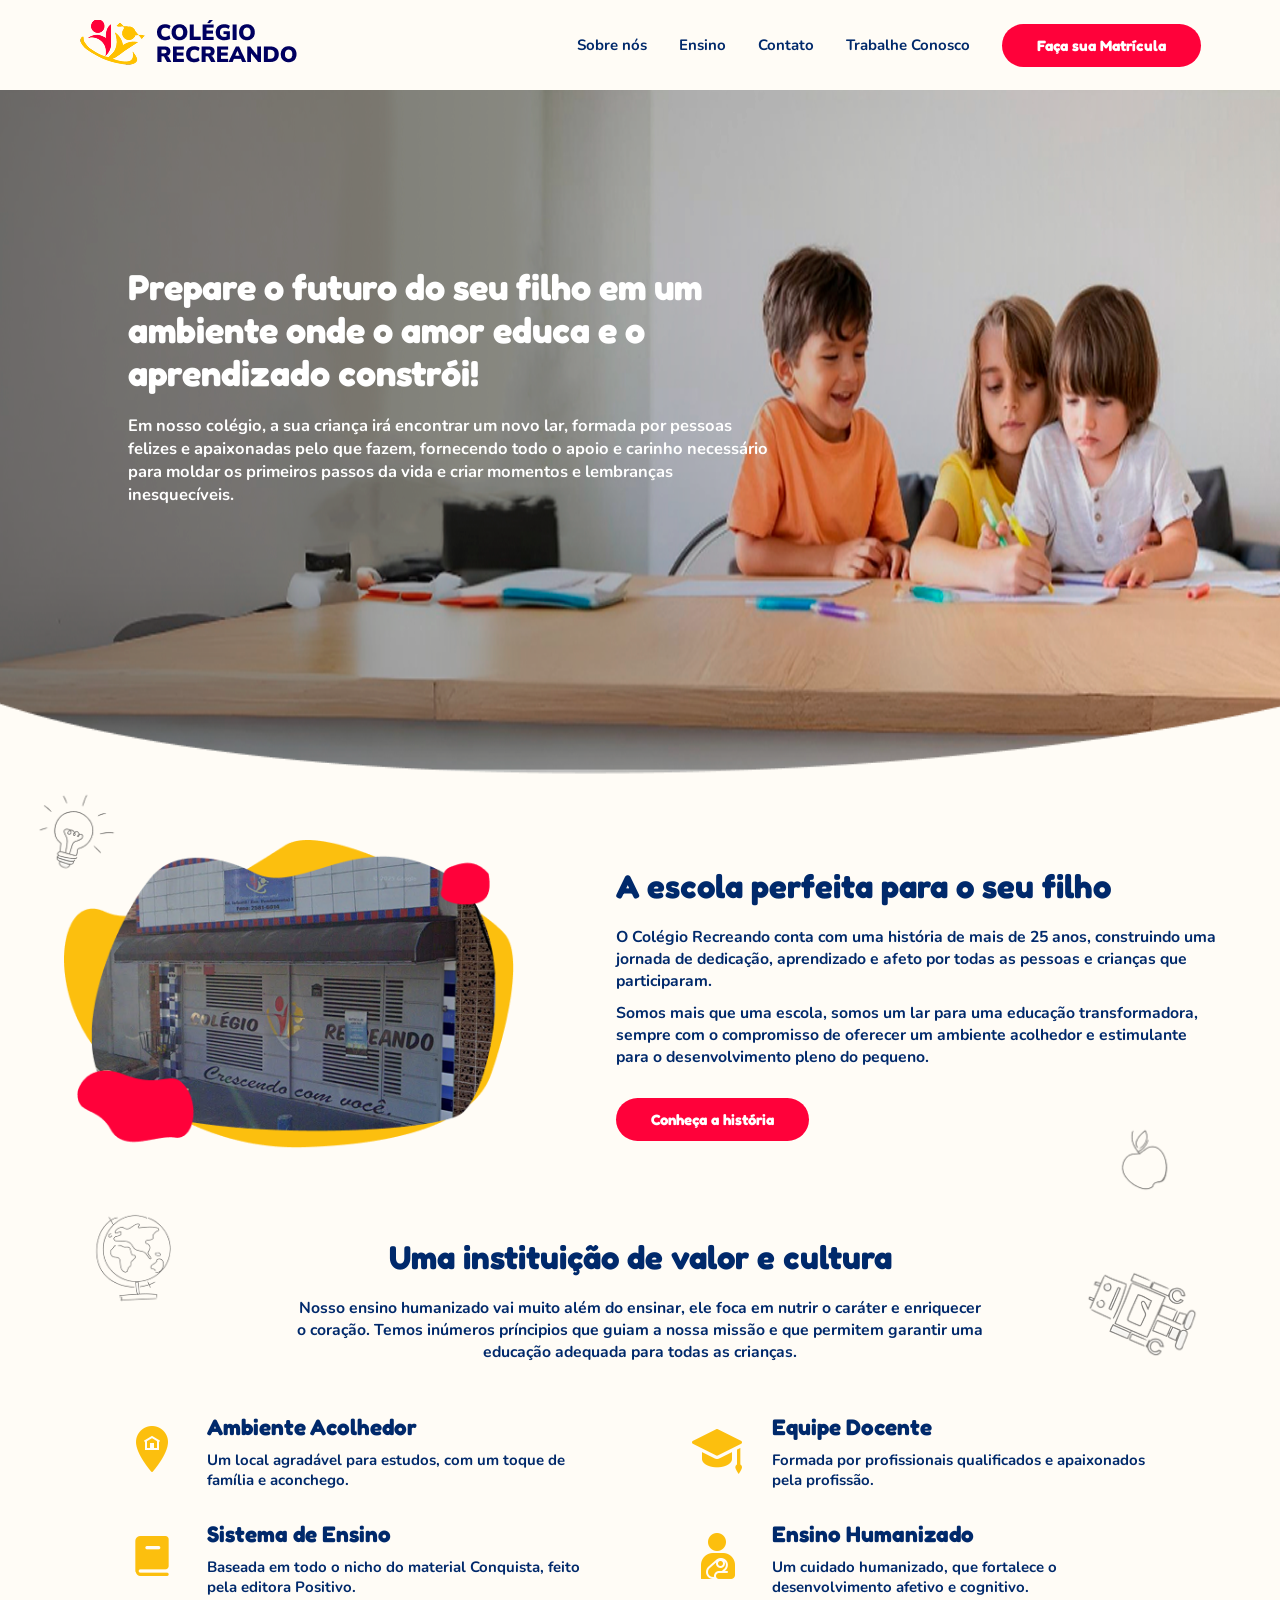
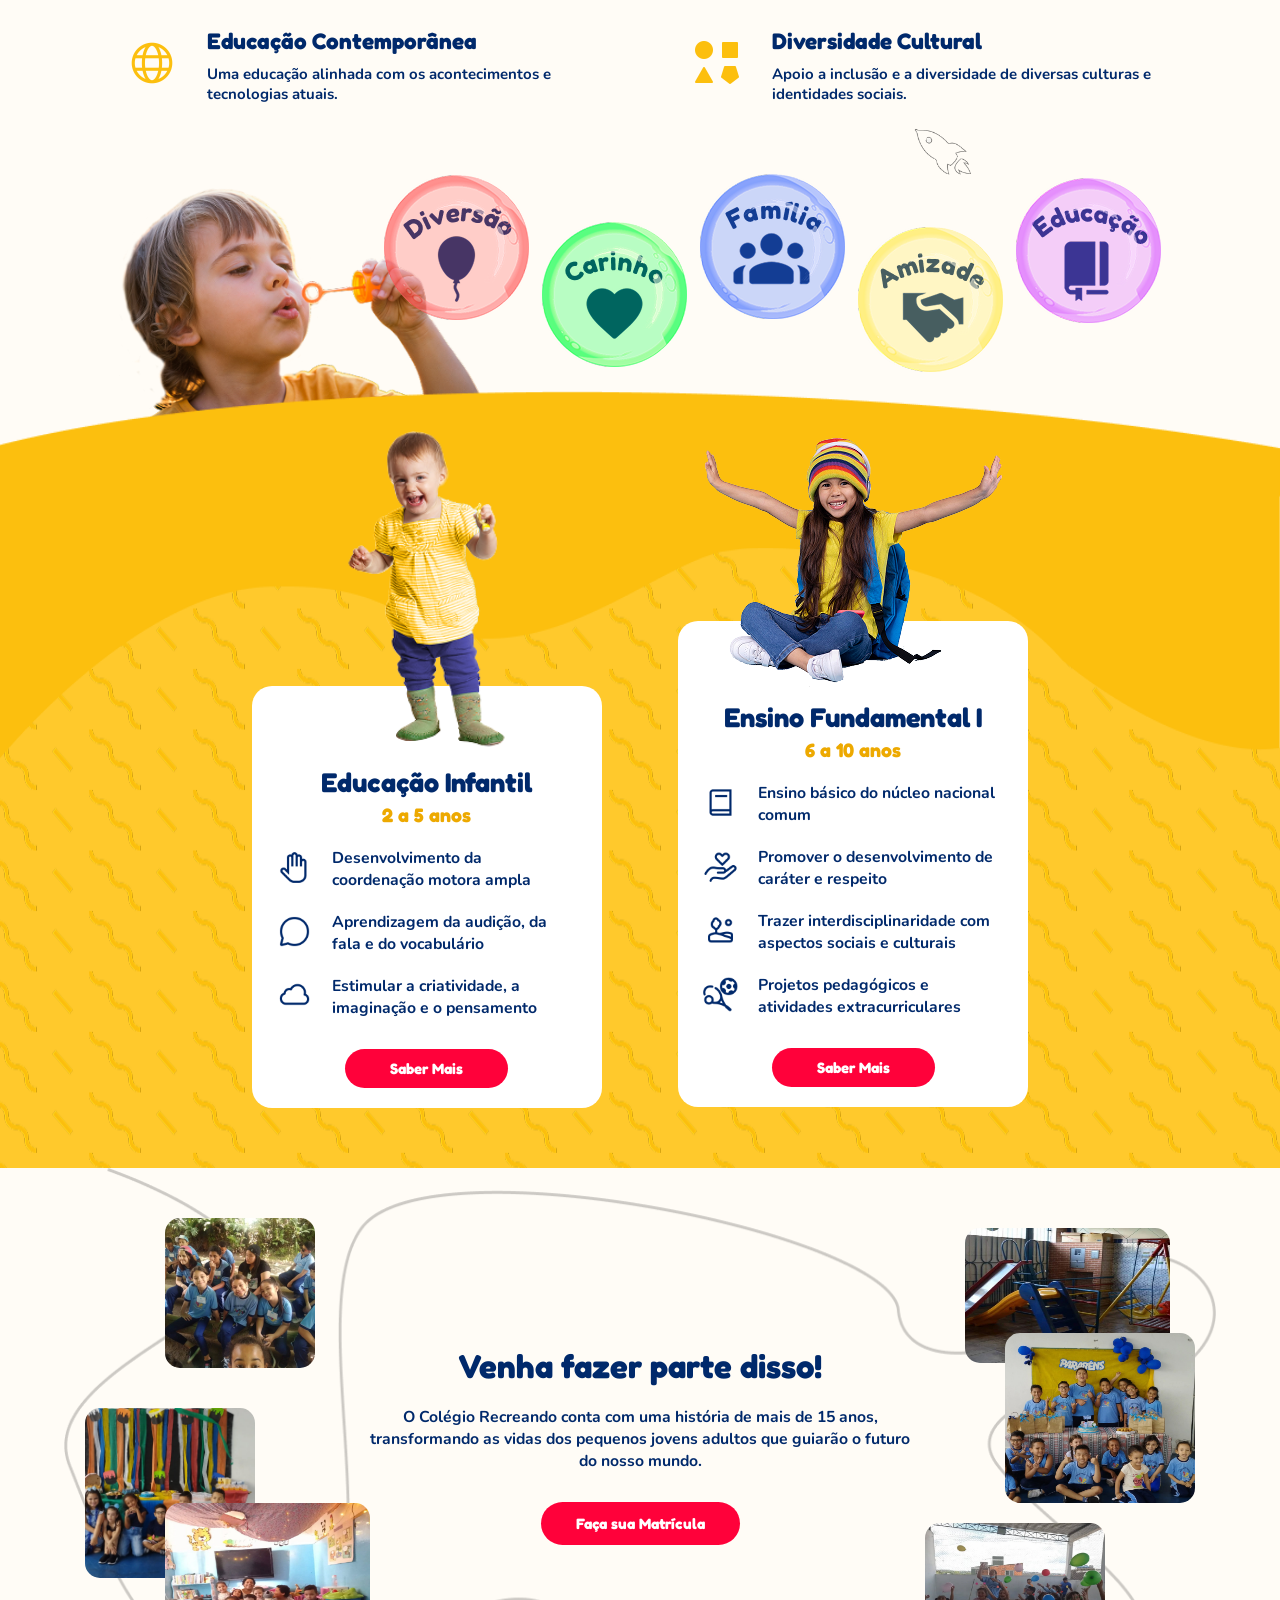
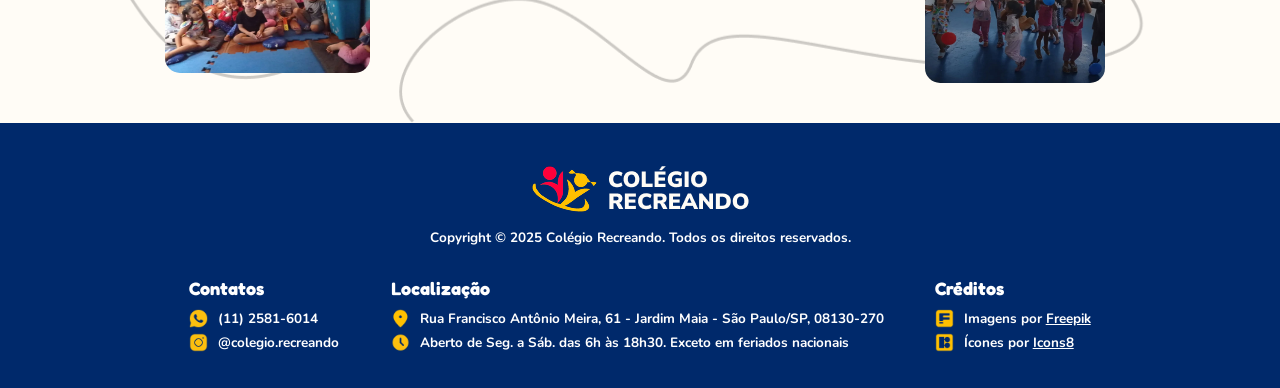
==== commit c8ed429e: "Designing de Background da Index Implementação de ícones e imagens flutuantes na página index." ====
--- a/SiteParaTodos/index.html
+++ b/SiteParaTodos/index.html
@@ -91,6 +91,10 @@
         </div>
 
         <section>
+            <img class="icone-flutuante" src="images/bg_icons/global_icon.png">
+            <img class="icone-flutuante" src="images/bg_icons/music_icon.png">
+            <img class="icone-flutuante" src="images/bg_icons/robot_icon.png">
+            <img class="icone-flutuante" src="images/bg_icons/rocket_icon.png">
             <div class="text-aleatorio">
                 <p class="title">Uma instituição de valor e cultura</p>
                 <p class="desc">
--- a/SiteParaTodos/styles/index.css
+++ b/SiteParaTodos/styles/index.css
@@ -43,10 +43,10 @@
     margin: 50px auto 0;
 }
 
-.escola .icone-flutuante { position: absolute; }
+.icone-flutuante { position: absolute; }
 .escola .icone-flutuante:nth-of-type(1) { width: 90px; top: -50px; left: -35px; }
 .escola .icone-flutuante:nth-of-type(2) { width: 110px; bottom: 50px; left: -200px; }
-.escola .icone-flutuante:nth-of-type(3) { width: 70px; top: -15px; right: -130px; }
+.escola .icone-flutuante:nth-of-type(3) { width: 70px; top: -50px; right: calc(-20vw + 250px); }
 .escola .icone-flutuante:nth-of-type(4) { width: 90px; bottom: -30px; right: 145px; }
 
 .text-escola { width: 600px; }
@@ -89,6 +89,12 @@
 }
 
 /* ----------------- CARTÕES DE INFO RÁPIDOS ------------------- */
+section { position: relative; }
+section .icone-flutuante:nth-of-type(1) { width: 115px; top: -50px; left: 30px; }
+section .icone-flutuante:nth-of-type(2) { width: 80px; bottom: 50px; left: calc(-33vw + 380px); }
+section .icone-flutuante:nth-of-type(3) { width: 120px; top: 30px; right: calc(-30vw + 440px); }
+section .icone-flutuante:nth-of-type(4) { width: 65px; bottom: -85px; right: calc(-25vw + 305px); }
+
 section:first-of-type {
     width: var(--base-resolution-width); 
     margin: auto;
@@ -248,8 +254,14 @@
     .escola .img img { width: 40vw; max-width: 450px; }
     .text-aleatorio { margin-top: 70px; }
 
+    .escola .icone-flutuante:nth-of-type(3) { display: none; }
+
     /* ----------------- CARTÕES DE INFO RÁPIDOS ------------------- */
     .item { width: 40%; }
+    section .icone-flutuante:nth-of-type(1) { width: 115px; top: -35px; left: 15px; }
+    section .icone-flutuante:nth-of-type(2) { display: none; }
+    section .icone-flutuante:nth-of-type(3) { width: 120px; top: 30px; right: calc(-13vw + 180px); }
+    section .icone-flutuante:nth-of-type(4) { bottom: -75px; right: calc(-5vw + 305px); }
 
     /* ------------------- BOLHAS DE INFORMACAO -------------------- */
     .valores { margin-top: 65px; }
@@ -333,6 +345,11 @@
     /* ------------------ INFORMAÇÕES DA ESCOLA -------------------- */
     .title { text-align: center; }
 
+    .escola .icone-flutuante:nth-of-type(1) { top: -35px; left: -10px; }
+    .escola .icone-flutuante:nth-of-type(2) { width: 100px; bottom: 70px; left: -150px; }
+    .escola .icone-flutuante:nth-of-type(3) { right: 20px; }
+    .escola .icone-flutuante:nth-of-type(4) { width: 80px; right: 75px; }
+
     .escola { max-width: 600px; }
     .btn-historia { margin: 30px auto 0; padding: 10px 30px; }
     .text-aleatorio { margin-top: 60px; }
@@ -352,7 +369,12 @@
     }
 
     /* ----------------- CARTÕES DE INFO RÁPIDOS ------------------- */
-
+    section .icone-flutuante:nth-of-type(1) { top: 300px; left: -80px; }
+    section .icone-flutuante:nth-of-type(3) { top: 65px; right: calc(-20vw + 100px); }
+    section .icone-flutuante:nth-of-type(2),
+    section .icone-flutuante:nth-of-type(4) {
+        display: none;
+    }
 
     /* ------------------- BOLHAS DE INFORMACAO -------------------- */
     .valores { margin: 50px 0 20px; }
@@ -484,3 +506,16 @@
         margin-left: 0px;
     }
 }
+
+/* =============================================================================================
+                            --- Media Query para Celulares Pequenos ---
+============================================================================================= */
+@media (max-width: 600px) {
+    .escola .icone-flutuante:nth-of-type(1),
+    .escola .icone-flutuante:nth-of-type(3),
+    .escola .icone-flutuante:nth-of-type(4),
+    section .icone-flutuante:nth-of-type(1),
+    section .icone-flutuante:nth-of-type(3) {
+        display: none;
+    }
+}
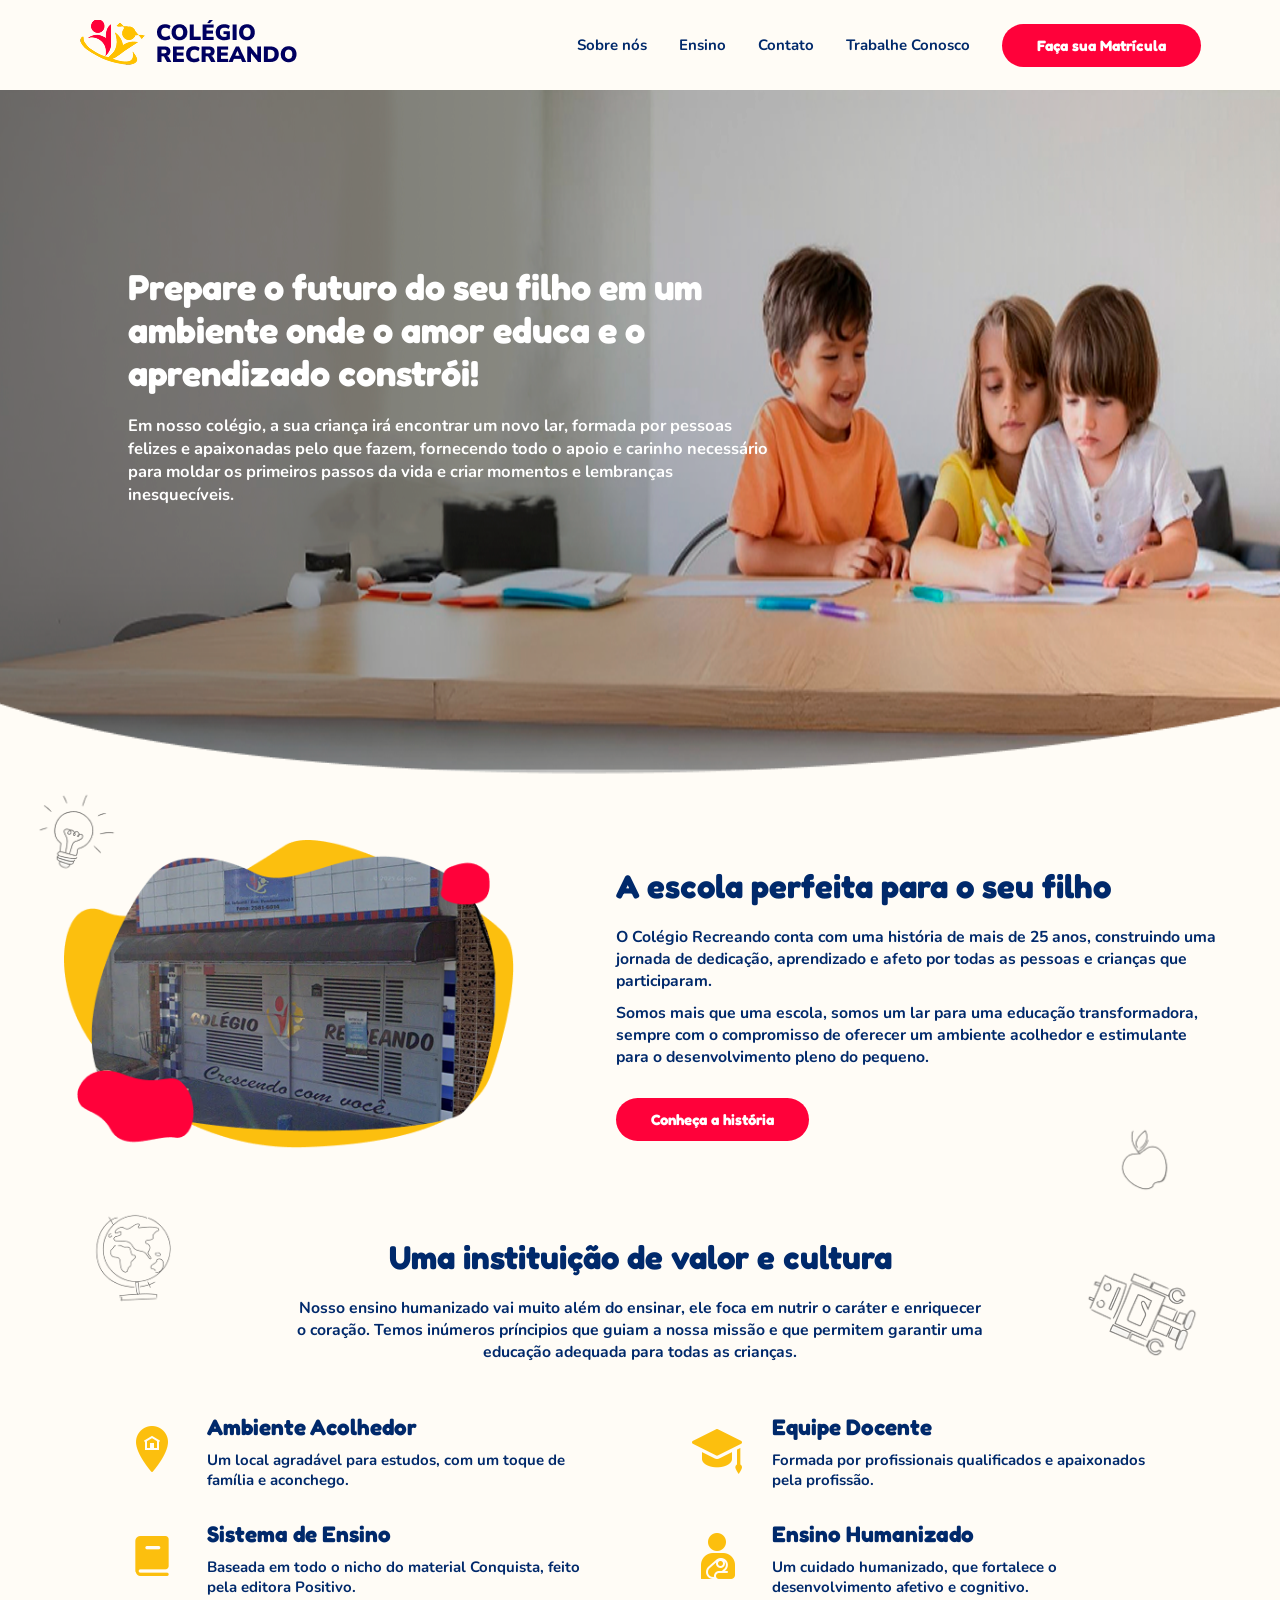
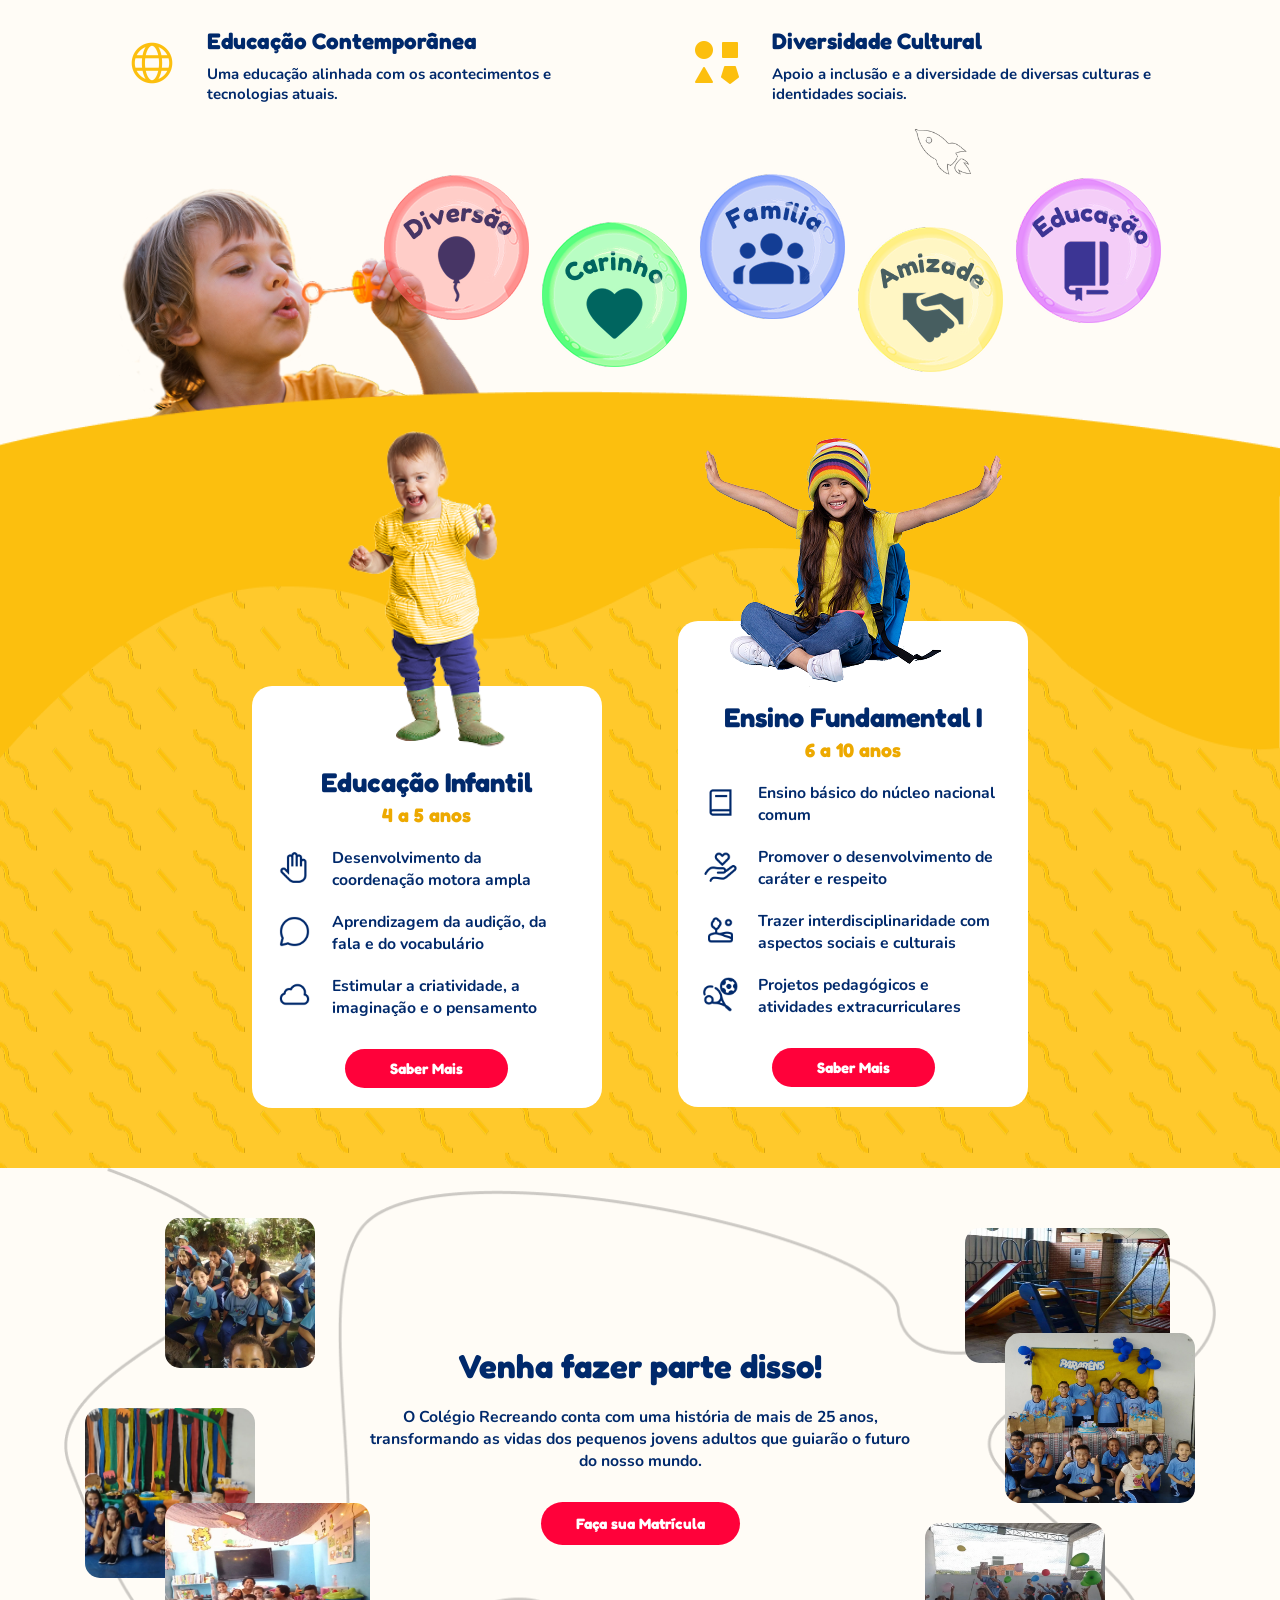
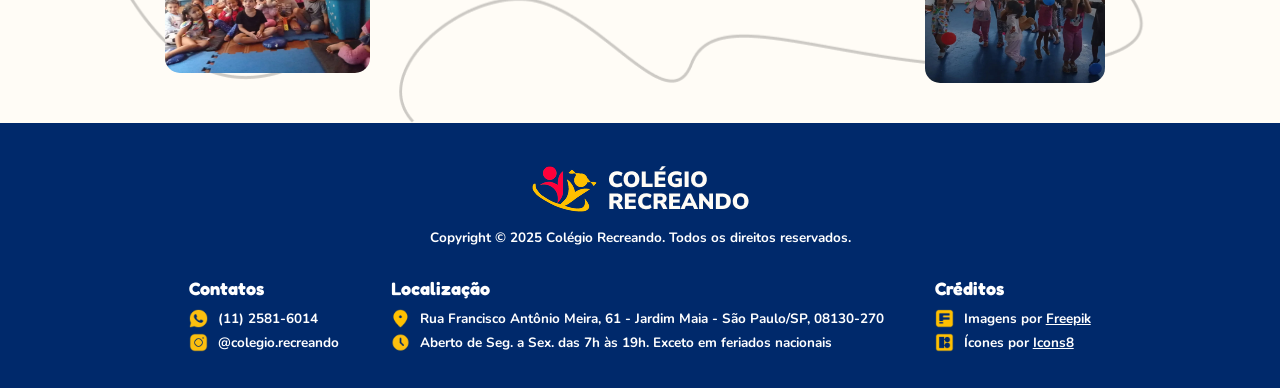
==== commit 765617cb: "Add files via upload" ====
--- a/SiteParaTodos/index.html
+++ b/SiteParaTodos/index.html
@@ -9,7 +9,7 @@
     <link rel="stylesheet" href="styles/navbar.css">
     
     <title>Colégio Recreando</title>
-    <link rel="icon" type="image/x-icon" href="images/favicon.ico">
+    <link rel="icon" href="favicon.png" type="image/png" sizes="48x48">
 </head>
 
 <body>
@@ -33,7 +33,7 @@
             <li><a href="trabalhe-conosco.html">Trabalhe Conosco</a></li>
             <li class="li-matricula">
                 <div class="matricula">
-                    <a href="https://w.app/colegiorecreando" target="_blank">Faça sua Matrícula</a>
+                    <a href="https://wa.me/551125816014?text=Gostaria%20de%20saber%20mais%20sobre%20a%20matricula!" target="_blank">Faça sua Matrícula</a>
                 </div>
             </li>
         </ul>
@@ -240,7 +240,7 @@
                         </div>
                         <div class="idade">
                             <p>
-                                2 a 5 anos
+                                4 a 5 anos
                             </p>
                         </div>
                         <div class="lista">
@@ -386,7 +386,7 @@
                 </div>
                 <div class="desc">
                     <p style="text-align: center;">
-                        O Colégio Recreando conta com uma história de mais de 15 anos, <br> transformando as vidas dos
+                        O Colégio Recreando conta com uma história de mais de 25 anos, <br> transformando as vidas dos
                         pequenos jovens adultos que guiarão o futuro <br> do nosso mundo.
                     </p>
                 </div>
@@ -447,7 +447,7 @@
                     <li>
                         <div><img src="images/fill_icons/clock_icon.png" alt="Icon"></div>
                         <div class="desc-footer">
-                            <p>Aberto de Seg. a Sáb. das 6h às 18h30. Exceto em feriados nacionais</p>
+                            <p>Aberto de Seg. a Sex. das 7h às 19h. Exceto em feriados nacionais</p>
                         </div>
                     </li>
                 </ul>
--- a/SiteParaTodos/styles/index.css
+++ b/SiteParaTodos/styles/index.css
@@ -510,7 +510,7 @@
 /* =============================================================================================
                             --- Media Query para Celulares Pequenos ---
 ============================================================================================= */
-@media (max-width: 600px) {
+@media (max-width: 650px) {
     .escola .icone-flutuante:nth-of-type(1),
     .escola .icone-flutuante:nth-of-type(3),
     .escola .icone-flutuante:nth-of-type(4),
--- a/SiteParaTodos/styles/navbar.css
+++ b/SiteParaTodos/styles/navbar.css
@@ -89,7 +89,7 @@
     position: absolute;
     top: 100%;
     left: 0;
-    background-color: white;
+    background-color: var(--background-color);
     padding: 10px 0;
     list-style: none;
     border-radius: 8px;
@@ -126,13 +126,6 @@
 
 .navigation ul li.dropdown:hover .dropdown-menu {
     display: block;
-}
-
-.navigation ul li.dropdown:hover>a {
-    background-color: #f0f0f0;
-    box-shadow: inset 0px 3px 6px rgba(0, 0, 0, 0.2);
-    border-radius: 6px;
-    transition: 0.2s ease;
 }
 
 /* --- Estilos do Ícone Hamburger (Escondido no Desktop) --- */
